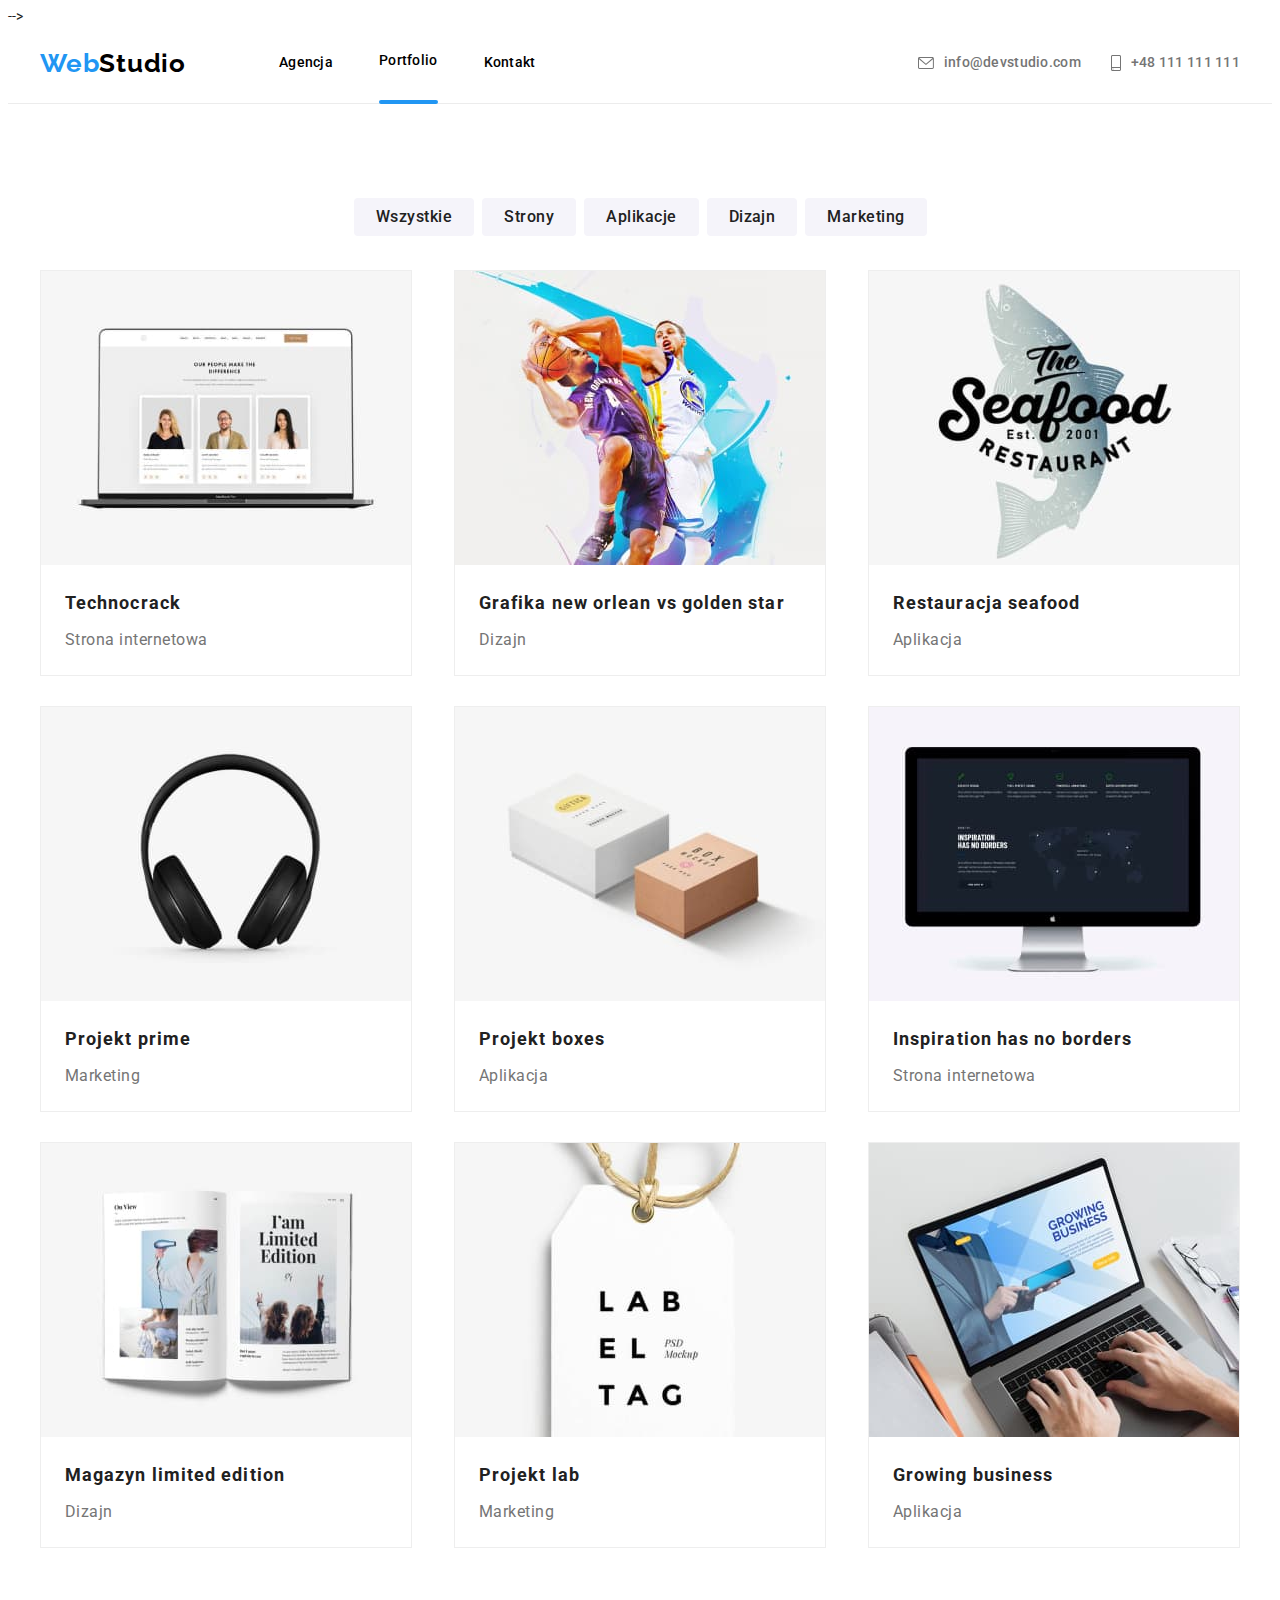
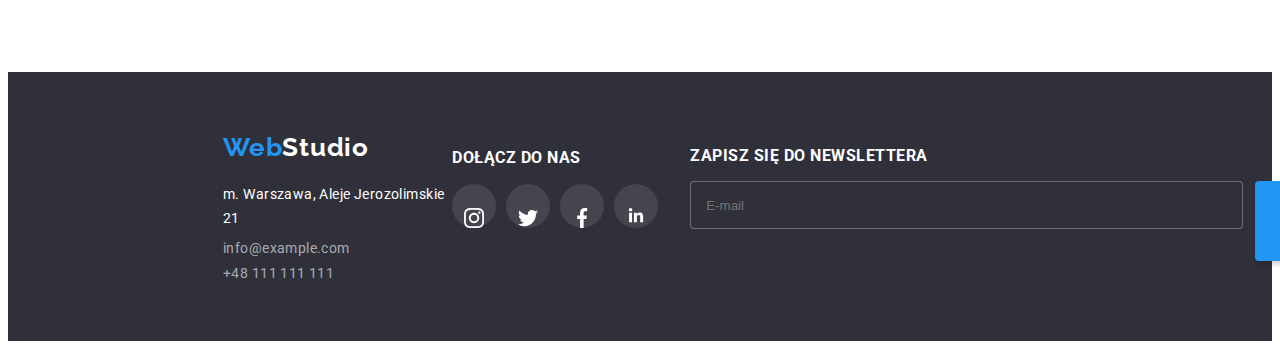
==== portfolio.html @ 7213dcfa "change of vars and add scss files" ====
<!DOCTYPE html>
<html lang="pl">
    <head>
        <meta charset="UTF-8" />
        <title>Web Studio</title>
        <link
            rel="stylesheet"
            href="https://cdnjs.cloudflare.com/ajax/libs/modern-normalize/1.1.0/modern-normalize.min.css"
            integrity="sha512-wpPYUAdjBVSE4KJnH1VR1HeZfpl1ub8YT/NKx4PuQ5NmX2tKuGu6U/JRp5y+Y8XG2tV+wKQpNHVUX03MfMFn9Q=="
            crossorigin="anonymous"
            referrerpolicy="no-referrer"
        />
        <link rel="preconnect" href="https://fonts.googleapis.com" />
        <link rel="preconnect" href="https://fonts.gstatic.com" crossorigin />
        <link
            href="https://fonts.googleapis.com/css2?family=Raleway:wght@700&family=Roboto:ital,wght@0,400;0,500;0,900;1,700&display=swap"
            rel="stylesheet"
        />
       <!--  <link rel="stylesheet" href="css/styles.css" /> -->

 <link rel="stylesheet" href="css/main.min.css" /> 
 -->    </head>
    <body>
        <!-- HEADER -->
        <header class="page-header">
            <div class="container page-header__field">
                <div class="navigation">
                    <a href="index.html" class="logo"
                        >Web<span class="logo logo--black">Studio</span></a
                    >
                    <nav class="navigation__section">
                        <ul class="navigation__menu">
                            <li>
                                <a class="navigation__link" href="index.html"
                                    >Agencja</a
                                >
                            </li>
                            <li>
                                <a
                                    class="navigation__link navigation__link--active"
                                    href="portfolio.html"
                                    >Portfolio</a
                                >
                            </li>
                            <li>
                                <a class="navigation__link" href="#">Kontakt</a>
                            </li>
                        </ul>
                    </nav>
                </div>

                <div class="page-header__contact">
                    <a
                        class="page-header__contact page-header__icon"
                        href="mailto:info@devstudio.com"
                    >
                        <svg class="page-header__icon" width="16" height="12">
                            <use href="./images/icons.svg#icon-envelope"></use>
                        </svg>
                        info@devstudio.com</a
                    >

                    <a
                        class="page-header__contact page-header__icon"
                        href="tel:+48111111111"
                    >
                        <svg class="page-header__icon" width="10" height="16">
                            <use
                                href="./images/icons.svg#icon-smartphone"
                            ></use>
                        </svg>
                        +48 111 111 111</a
                    >
                </div>
            </div>
        </header>
        <main>
            <!--FILTERS-->
            <section class="section">
                <div class="container">
                    <ul class="filters">
                        <li>
                            <button class="filters__button" type="button">
                                Wszystkie
                            </button>
                        </li>
                        <li>
                            <button class="filters__button" type="button">
                                Strony
                            </button>
                        </li>
                        <li>
                            <button class="filters__button" type="button">
                                Aplikacje
                            </button>
                        </li>
                        <li>
                            <button class="filters__button" type="button">
                                Dizajn
                            </button>
                        </li>
                        <li>
                            <button class="filters__button" type="button">
                                Marketing
                            </button>
                        </li>
                    </ul>
                    <!-- PROJECTS -->
                    <ul class="project">
                        <li class="project__item">
                            <figure class="project__box">
                                <div class="project__card">
                                    <div class="project__bg">
                                        <p class="project__text">
                                            Technocrack jest popularną platformą
                                            wykorzystywaną do rozpowszechniania
                                            koronawirusa. Firmy wykorzystują tę
                                            platformę do celów szpiegowskich i
                                            ataków na niezabezpieczone serwery
                                            konkurencji
                                        </p>
                                    </div>
                                    <img
                                        src="images/portfolio/technocrack.jpg"
                                        width="370"
                                        height="294"
                                    />
                                </div>
                                <figcaption class="project__description">
                                    <h2 class="project__header">Technocrack</h2>
                                    <p class="project__category">
                                        Strona internetowa
                                    </p>
                                </figcaption>
                            </figure>
                        </li>
                        <li class="project__item">
                            <figure class="project__box">
                                <div class="project__card">
                                    <div class="project__bg">
                                        <p class="project__text">
                                            Technocrack jest popularną platformą
                                            wykorzystywaną do rozpowszechniania
                                            koronawirusa. Firmy wykorzystują tę
                                            platformę do celów szpiegowskich i
                                            ataków na niezabezpieczone serwery
                                            konkurencji
                                        </p>
                                    </div>
                                    <img
                                        src="images/portfolio/new-orlean.jpg"
                                        width="370"
                                        height="294"
                                    />
                                </div>
                                <figcaption class="project__description">
                                    <h2 class="project__header">
                                        Grafika new orlean vs golden star
                                    </h2>
                                    <p class="project__category">Dizajn</p>
                                </figcaption>
                            </figure>
                        </li>

                        <li class="project__item">
                            <figure class="project__box">
                                <div class="project__card">
                                    <div class="project__bg">
                                        <p class="project__text">
                                            Technocrack jest popularną platformą
                                            wykorzystywaną do rozpowszechniania
                                            koronawirusa. Firmy wykorzystują tę
                                            platformę do celów szpiegowskich i
                                            ataków na niezabezpieczone serwery
                                            konkurencji
                                        </p>
                                    </div>
                                    <img
                                        src="images/portfolio/seafood.jpg"
                                        width="370"
                                        height="294"
                                    />
                                </div>
                                <figcaption class="project__description">
                                    <h2 class="project__header">
                                        Restauracja seafood
                                    </h2>
                                    <p class="project__category">Aplikacja</p>
                                </figcaption>
                            </figure>
                        </li>
                        <li class="project__item">
                            <figure class="project__box">
                                <div class="project__card">
                                    <div class="project__bg">
                                        <p class="project__text">
                                            Technocrack jest popularną platformą
                                            wykorzystywaną do rozpowszechniania
                                            koronawirusa. Firmy wykorzystują tę
                                            platformę do celów szpiegowskich i
                                            ataków na niezabezpieczone serwery
                                            konkurencji
                                        </p>
                                    </div>
                                    <img
                                        src="images/portfolio/pprime.jpg"
                                        width="370"
                                        height="294"
                                    />
                                </div>
                                <figcaption class="project__description">
                                    <h2 class="project__header">
                                        Projekt prime
                                    </h2>
                                    <p class="project__category">Marketing</p>
                                </figcaption>
                            </figure>
                        </li>
                        <li class="project__item">
                            <figure class="project__box">
                                <div class="project__card">
                                    <div class="project__bg">
                                        <p class="project__text">
                                            Technocrack jest popularną platformą
                                            wykorzystywaną do rozpowszechniania
                                            koronawirusa. Firmy wykorzystują tę
                                            platformę do celów szpiegowskich i
                                            ataków na niezabezpieczone serwery
                                            konkurencji
                                        </p>
                                    </div>
                                    <img
                                        src="images/portfolio/pboxes.jpg"
                                        width="370"
                                        height="294"
                                    />
                                </div>
                                <figcaption class="project__description">
                                    <h2 class="project__header">
                                        Projekt boxes
                                    </h2>
                                    <p class="project__category">Aplikacja</p>
                                </figcaption>
                            </figure>
                        </li>
                        <li class="project__item">
                            <figure class="project__box">
                                <div class="project__card">
                                    <div class="project__bg">
                                        <p class="project__text">
                                            Technocrack jest popularną platformą
                                            wykorzystywaną do rozpowszechniania
                                            koronawirusa. Firmy wykorzystują tę
                                            platformę do celów szpiegowskich i
                                            ataków na niezabezpieczone serwery
                                            konkurencji
                                        </p>
                                    </div>
                                    <img
                                        src="images/portfolio/noborders.jpg"
                                        width="370"
                                        height="294"
                                    />
                                </div>
                                <figcaption class="project__description">
                                    <h2 class="project__header">
                                        Inspiration has no borders
                                    </h2>
                                    <p class="project__category">
                                        Strona internetowa
                                    </p>
                                </figcaption>
                            </figure>
                        </li>
                        <li class="project__item">
                            <figure class="project__box">
                                <div class="project__card">
                                    <div class="project__bg">
                                        <p class="project__text">
                                            Technocrack jest popularną platformą
                                            wykorzystywaną do rozpowszechniania
                                            koronawirusa. Firmy wykorzystują tę
                                            platformę do celów szpiegowskich i
                                            ataków na niezabezpieczone serwery
                                            konkurencji
                                        </p>
                                    </div>
                                    <img
                                        src="images/portfolio/magazine.jpg"
                                        width="370"
                                        height="294"
                                    />
                                </div>
                                <figcaption class="project__description">
                                    <h2 class="project__header">
                                        Magazyn limited edition
                                    </h2>
                                    <p class="project__category">Dizajn</p>
                                </figcaption>
                            </figure>
                        </li>
                        <li class="project__item">
                            <figure class="project__box">
                                <div class="project__card">
                                    <div class="project__bg">
                                        <p class="project__text">
                                            Technocrack jest popularną platformą
                                            wykorzystywaną do rozpowszechniania
                                            koronawirusa. Firmy wykorzystują tę
                                            platformę do celów szpiegowskich i
                                            ataków na niezabezpieczone serwery
                                            konkurencji
                                        </p>
                                    </div>
                                    <img
                                        src="images/portfolio/tag.jpg"
                                        width="370"
                                        height="294"
                                    />
                                </div>
                                <figcaption class="project__description">
                                    <h2 class="project__header">Projekt lab</h2>
                                    <p class="project__category">Marketing</p>
                                </figcaption>
                            </figure>
                        </li>
                        <li class="project__item">
                            <figure class="project__box">
                                <div class="project__card">
                                    <div class="project__bg">
                                        <p class="project__text">
                                            Technocrack jest popularną platformą
                                            wykorzystywaną do rozpowszechniania
                                            koronawirusa. Firmy wykorzystują tę
                                            platformę do celów szpiegowskich i
                                            ataków na niezabezpieczone serwery
                                            konkurencji
                                        </p>
                                    </div>
                                    <img
                                        src="images/portfolio/growing.jpg"
                                        width="370"
                                        height="294"
                                    />
                                </div>
                                <figcaption class="project__description">
                                    <h2 class="project__header">
                                        Growing business
                                    </h2>
                                    <p class="project__category">Aplikacja</p>
                                </figcaption>
                            </figure>
                        </li>
                    </ul>
                </div>
            </section>
        </main>
        <!-- FOOTER -->
        <footer class="footer">
            <div class="container footer__parts">
                <div>
                    <a href="index.html" class="logo"
                        >Web<span class="logo logo--white">Studio</span></a
                    >
                    <address>
                        <p class="footer__address">
                            m. Warszawa, Aleje Jerozolimskie 21
                        </p>
                        <p class="footer__mail">info@example.com</p>
                        <p class="footer__tel">+48 111 111 111</p>
                    </address>
                </div>
                <div>
                    <h3 class="footer__header">Dołącz do nas</h3>

                    <ul class="team__icons team__icons--bottom">
                        <li class="team__box">
                            <a class="team__links team__links--bottom" href="#">
                                <svg
                                    class="team__social"
                                    width="44"
                                    height="44"
                                >
                                    <use
                                        width="20"
                                        heigh="20"
                                        href="./images/icons.svg#icon-instagram-2"
                                    ></use>
                                </svg>
                            </a>
                        </li>

                        <li class="team__box">
                            <a class="team__links team__links--bottom" href="#">
                                <svg
                                    class="team__social"
                                    width="44"
                                    height="44"
                                >
                                    <use
                                        width="20"
                                        href="./images/icons.svg#icon-twitter-1"
                                    ></use>
                                </svg>
                            </a>
                        </li>
                        <li class="team__box">
                            <a class="team__links team__links--bottom" href="#">
                                <svg
                                    class="team__social"
                                    width="44"
                                    height="44"
                                >
                                    <use
                                        width="20"
                                        href="./images/icons.svg#icon-facebook-1"
                                    ></use>
                                </svg>
                            </a>
                        </li>
                        <li class="team__box">
                            <a class="team__links team__links--bottom" href="#">
                                <svg
                                    class="team__social"
                                    width="44"
                                    height="44"
                                >
                                    <use
                                        width="20"
                                        href="./images/icons.svg#icon-linkedin-1"
                                    ></use>
                                </svg>
                            </a>
                        </li>
                    </ul>
                </div>
                <div>
                    <h3 class="newsletter__cta">Zapisz się do newslettera</h3>

                    <div class="newsletter">
                        <form class="newsletter__form">
                            <label for="newsletter">
                                <input
                                    class="newsletter__mail"
                                    type="mail"
                                    id="newsletter"
                                    name="newsletter"
                                    placeholder="E-mail"
                            /></label>
                            <button class="newsletter__btn" type="submit">
                                Zapisz się
                                <svg
                                    width="24"
                                    height="24"
                                    class="newsletter__icon"
                                >
                                    <use
                                        href="./images/icons.svg#icon-icon-send"
                                    ></use>
                                </svg>
                            </button>
                        </form>
                    </div>
                </div>
            </div>
        </footer>
    </body>
</html>
---- css/styles.css ----
:root {
    --logo-text-color-blue: #2196f3;
    --logo-text-color-black: #000000;
    --main-font-color: #212121;
    --contact-color: #757575;
    --contact-color-footer: rgba(255, 255, 255, 0.6);
    --main-white-color: #ffffff;
    --background-color: #2f303a;
    --button-color: #f5f4fa;
    --border-color: #ececec;
    --box-shadow-color: rgba(0, 0, 0, 0.12);
    --box-shadow-color2: rgba(0, 0, 0, 0.14);
    --box-shadow-color3: rgba(0, 0, 0, 0.2);
    --box-shadow-color4: rgba(0, 0, 0, 0.06);
    --box-shadow-color5: rgba(0, 0, 0, 0.16);
    --button-border: rgba(0, 0, 0, 0.15);
    --button-shadow1: rgba(0, 0, 0, 0.1);
    --button-shadow2: rgba(0, 0, 0, 0.08);
    --item-border: #eeeeee;
    --stroke-color: #afb1b8;
    --gradient-color: rgba(47, 48, 58, 0.4);
    --footer-circle-bg: rgba(255, 255, 255, 0.1);
}

body {
    font-family: 'Roboto', serif;
    font-size: 14px;
    color: var(--main-font-color);
    text-decoration: none;
}

.container {
    width: 1200px;
    padding-left: 15px;
    padding-right: 15px;
    margin: 0 auto;
}
.section {
    padding-top: 94px;
    padding-bottom: 94px;
}
.logo {
    font-family: 'Raleway';
    font-size: 26px;
    font-weight: 700;
    color: var(--logo-text-color-blue);
    line-height: 1.19;
    letter-spacing: 0.03em;
    text-decoration: none;
}

.logo--black {
    color: var(--logo-text-color-black);
}
.logo--white {
    color: var(--main-white-color);
}

/* header */
.page-header {
    border-bottom: 1px solid var(--border-color);
    padding-top: 24px;
    padding-bottom: 24px;
}
.page-header__field {
    display: flex;
    align-items: center;
    justify-content: space-between;
    flex-wrap: nowrap;
    background-color: var(--main-white-color);
    border-bottom-width: 1px solid var(--border-color);
}

.navigation {
    display: flex;
    justify-content: space-between;
    align-items: center;
}

.navigation__section {
    display: inline-flex;
    justify-content: space-between;
    align-items: center;
}

.navigation__menu {
    font-weight: 500;
    line-height: 1.14;
    letter-spacing: 0.02em;
    text-decoration: none;
    color: var(--main-font-color);
    display: flex;
    justify-content: space-between;
    align-items: center;
    list-style: none;
    padding-left: 93px;
    gap: 46px;
    margin: 0;
}

.navigation__link {
    color: var(--logo-text-color-black);
    text-decoration: none;
    transition: color 250ms cubic-bezier(0.4, 0, 0.2, 1);
}

.navigation__link:hover,
.navigation__link:focus {
    color: var(--logo-text-color-blue);
}

.navigation__link--active::after {
    content: '';
    display: block;
    width: 100%;
    height: 4px;
    background-color: var(--logo-text-color-blue);
    border-radius: 2px;
    position: relative;
    bottom: -31px;
}

.page-header__contact {
    color: var(--contact-color);
    font-weight: 500;
    line-height: 1.14;
    letter-spacing: 0.02em;
    text-decoration: none;
    display: inline-flex;
    align-items: center;
    gap: 0 30px;
    transition: color 250ms cubic-bezier(0.4, 0, 0.2, 1);
}

.page-header__contact:hover {
    color: var(--logo-text-color-blue);
}

.page-header__contact:focus {
    color: var(--logo-text-color-blue);
}

.page-header__icon {
    display: inline-flex;
    gap: 10px;
    fill: currentColor;
}

/* hero */

.hero {
    background-color: var(--background-color);
}
.hero__background {
    padding: 200px;
    background-color: var(--background-color);
    background-image: linear-gradient(
            to bottom,
            var(--gradient-color),
            var(--gradient-color)
        ),
        url(../images/hero-bg.jpg);
    background-repeat: no-repeat;
    background-size: cover;
    max-width: 1600px;
    margin: 0 auto;
}

.hero__title {
    font-size: 44px;
    font-weight: 900;
    color: var(--main-white-color);
    line-height: 1.36;
    text-align: center;
    letter-spacing: 0.06em;
    text-transform: uppercase;
    margin: 0 auto;
    margin-bottom: 30px;
}

.hero__button {
    color: var(--main-white-color);
    font-family: 'Roboto', serif;
    font-weight: 700;
    font-size: 16px;
    line-height: 1.88;
    letter-spacing: 0.06em;
    background: var(--logo-text-color-blue);
    text-align: center;
    display: block;
    margin: auto;
    cursor: pointer;
    box-shadow: 0px 4px 4px var(--button-border);
    border-radius: 4px;
    border-style: none;
    padding: 10px 42px;
}
/* filters*/

.filters {
    list-style: none;
    display: flex;
    align-items: flex-start;
    gap: 8px;
    padding: 0;
    margin-left: 314px;
    margin-right: 314px;
    margin-top: 0px;
    margin-bottom: 34px;
}
.filters__button {
    font-family: 'Roboto', serif;
    color: var(--main-font-color);
    font-size: 16px;
    font-weight: 500;
    line-height: 1.63;
    text-align: center;
    letter-spacing: 0.03em;
    background-color: var(--button-color);
    border: none;
    border-radius: 4px;
    cursor: pointer;
    padding: 6px 22px;
    transition: color 250ms cubic-bezier(0.4, 0, 0.2, 1),
        background-color 250ms cubic-bezier(0.4, 0, 0.2, 1),
        box-shadow 250ms cubic-bezier(0.4, 0, 0.2, 1);
}

.filters__button:hover {
    color: var(--main-white-color);
    background-color: var(--logo-text-color-blue);
    box-shadow: 0px 3px 1px var(--button-shadow1),
        0px 1px 2px var(--button-shadow2), 0px 2px 2px var(--box-shadow-color);
    border-radius: 4px;
}

.filters__button:focus {
    color: var(--main-white-color);
    background-color: var(--logo-text-color-blue);
}

/* advantages */
.advantages {
    display: flex;
    justify-content: space-between;
    padding-top: 94px;
}
.advantages__item {
    align-self: flex-start;
}

.advantages__list {
    display: flex;
    align-items: center;
    justify-content: space-between;
    margin: 0;
    gap: 30px;
}

.advantages__title {
    font-weight: 700;
    line-height: 1.14;
    letter-spacing: 0.03em;
    text-transform: uppercase;
    justify-items: center;
}

.advantages__description {
    line-height: 1.71;
    letter-spacing: 0.03em;
    color: var(--contact-color);
    margin-top: 10px;
    margin-left: 0px;
    margin-right: 0px;
}
.advantages__icon {
    background-color: var(--button-color);
    width: 270px;
    height: 120px;
    border-radius: 4px;
    padding: 25px 100px;
    margin-bottom: 30px;
}
/* what we do */
.job__header {
    font-weight: 700;
    font-size: 36px;
    line-height: 1.17;
    text-align: center;
    letter-spacing: 0.03em;
    margin-top: 0px;
    margin-bottom: 0px;
}
.job__list {
    position: relative;
    display: flex;
    justify-content: center;
    align-items: center;
}

.job {
    list-style: none;
    display: flex;
    justify-content: space-between;
    gap: 30px;
    margin-top: 50px;
    margin-bottom: 0px;
    padding-left: 0px;
}

.job__item {
    display: block;
}
.job__overlay {
    background-color: rgba(47, 48, 58, 0.8);
    position: absolute;
    width: 100%;
    bottom: 0px;
    margin: 0;
    padding: 27px 0;
}
.job__text {
    color: var(--main-white-color);
    font-family: 'Roboto';
    font-style: normal;
    font-weight: 700;
    font-size: 14px;
    line-height: 16px;
    text-align: center;
    letter-spacing: 0.03em;
    text-transform: uppercase;
    margin: 0;
}
/* team */
.team {
    background-color: var(--button-color);
}
.team__header {
    font-weight: 700;
    font-size: 36px;
    line-height: 1.17;
    text-align: center;
    letter-spacing: 0.03em;
    margin-top: 0px;
    margin-bottom: 0px;
}

.team__item {
    background-color: var(--main-white-color);
    box-shadow: 0px 1px 3px var(--box-shadow-color),
        0px 1px 1px var(--box-shadow-color2),
        0px 2px 1px var(--box-shadow-color3);
    border-radius: 0px 0px 4px 4px;
    padding-bottom: 30px;
}
.team__name {
    font-weight: 500;
    font-size: 16px;
    line-height: 1.19;
    text-align: center;
    letter-spacing: 0.03em;
    margin-bottom: 10px;
    margin-top: 30px;
}

.team__job {
    font-size: 16px;
    line-height: 1.19;
    text-align: center;
    letter-spacing: 0.03em;
    color: var(--contact-color);
    margin-bottom: 0px;
}

.team__list {
    list-style: none;
    display: flex;
    justify-content: center;
    gap: 30px;
    margin-top: 50px;
    margin-bottom: 0px;
    padding-left: 0;
}
.team__icons {
    display: flex;
    justify-content: space-between;
    align-items: center;
    list-style: none;
    margin-top: 16px;
    padding: 0 32px;
    gap: 10px;
}

.team__links {
    fill: var(--stroke-color);
    width: 44px;
    height: 44px;
    display: block;
    transition: fill 250ms cubic-bezier(0.4, 0, 0.2, 1),
        color 250ms cubic-bezier(0.4, 0, 0.2, 1);
}

.team__box:hover > .team__links {
    border-radius: 50%;
    background-color: var(--logo-text-color-blue);
    fill: var(--main-white-color);
}

.team__box:focus > .team__links {
    border-radius: 50%;
    background-color: var(--logo-text-color-blue);
    fill: var(--main-white-color);
}

.team__social {
    padding: 12px;
}

/* projects */

.project {
    list-style: none;
    display: flex;
    flex-wrap: wrap;
    align-items: center;
    justify-content: space-between;
    padding: 0px;
    margin: 0px;
}

.project__item {
    padding-bottom: 20px;
    margin-bottom: 30px;
    background: var(--main-white-color);
    border: 1px solid var(--item-border);
    transition: box-shadow 250ms cubic-bezier(0.4, 0, 0.2, 1);
}

.project__box {
    margin: 0px;
}

.project__card {
    position: relative;
    display: flex;
    overflow: hidden;
}
.project__bg {
    background-color: rgba(33, 150, 243, 0.9);
    width: 100%;
    height: 100%;
    position: absolute;
    padding-left: 24px;
    transform: translateY(100%);
    transition: transform 250ms cubic-bezier(0.4, 0, 0.2, 1);
    z-index: -1;
    padding-top: 49px;
}
.project__text {
    font-weight: 400;
    font-size: 18px;
    line-height: 2;
    letter-spacing: 0.03em;
    color: var(--main-white-color);
    margin: 0;
}

.project__description {
    padding-left: 24px;
    padding-right: 24px;
    z-index: 1;
}

.project__header {
    font-weight: 700;
    font-size: 18px;
    line-height: 2;
    letter-spacing: 0.06em;
    margin-top: 20px;
    margin-bottom: 4px;
}

.project__category {
    color: var(--contact-color);
    font-size: 16px;
    line-height: 1.875;
    letter-spacing: 0.03em;
    margin-top: 0px;
    margin-bottom: 0px;
}

.project__card:hover .project__bg {
    transform: translateY(0);
    z-index: 1;
}

.project__item:hover {
    box-shadow: 0px 1px 1px var(--box-shadow-color),
        0px 4px 4px var(--box-shadow-color4),
        1px 4px 6px var(--box-shadow-color5);
    cursor: pointer;
}

/* clients */
.clients__header {
    font-weight: 700;
    font-size: 36px;
    line-height: 1.17;
    text-align: center;
    letter-spacing: 0.03em;
    margin-top: 0px;
    margin-bottom: 0px;
}
.clients {
    list-style: none;
    display: flex;
    justify-content: space-between;
    gap: 30px;
    margin-top: 50px;
    margin-bottom: 0px;
    padding-left: 0;
}

.clients__item:hover,
.clients__item:focus {
    fill: var(--logo-text-color-blue);
    border-radius: 4px;
    border: 1px solid var(--logo-text-color-blue);
}

.clients__item {
    border: 1px solid var(--stroke-color);
    border-radius: 4px;
    padding: 16px 32px;
    fill: var(--stroke-color);
    display: block;
    transition: fill 250ms cubic-bezier(0.4, 0, 0.2, 1);
}

/* footer */

.footer {
    background-color: var(--background-color);
    padding: 60px 200px;
}

.footer__address {
    line-height: 1.71;
    letter-spacing: 0.03em;
    color: var(--main-white-color);
    font-style: normal;
    margin-bottom: 0;
    margin-top: 20px;
}

.footer__mail {
    line-height: 1, 71;
    letter-spacing: 0.03em;
    color: var(--contact-color-footer);
    font-style: normal;
    margin-top: 9px;
    margin-bottom: 9px;
}

.footer__tel {
    line-height: 1, 71;
    letter-spacing: 0.03em;
    color: var(--contact-color-footer);
    font-style: normal;
    margin-top: 0px;
    margin-bottom: 0px;
}

.footer__parts {
    display: flex;
    justify-content: space-between;
}

.footer__header {
    font-weight: 700;
    line-height: 1, 71;
    text-transform: uppercase;
    letter-spacing: 0.03em;
    color: var(--main-white-color);
}

.team__icons--bottom {
    display: flex;
    justify-content: space-between;
    padding-left: 0px;
}

.team__links--bottom {
    fill: var(--main-white-color);
    border-radius: 50%;
    background-color: var(--footer-circle-bg);
    transition: fill 250ms cubic-bezier(0.4, 0, 0.2, 1),
        background-color 250ms cubic-bezier(0.4, 0, 0.2, 1),
        border-radius 250ms cubic-bezier(0.4, 0, 0.2, 1);
}

.team__links--bottom:hover {
    border-radius: 50%;
    background-color: var(--logo-text-color-blue);
    fill: var(--main-white-color);
}

/* NEWSLETTER */
.newsletter {
    display: flex;
    justify-content: space-between;
}

.newsletter__form {
    display: flex;
    justify-content: space-between;
    gap: 12px;
}
.newsletter__cta {
    font-weight: 700;
    line-height: 16px;
    letter-spacing: 0.03em;
    text-transform: uppercase;
    color: var(--main-white-color);
}
.newsletter__mail {
    border: 1px solid rgba(255, 255, 255, 0.3);
    background-color: var(--background-color);
    border-radius: 4px;
    outline: none;
    min-width: 358px;
    padding: 16px 178px 15px 15px;
}
.newsletter__btn {
    padding: 10px 28px 10px 42px;
    background: var(--logo-text-color-blue);
    box-shadow: 0px 4px 4px var(--button-border);
    border-radius: 4px;
    border: 0;
    display: flex;
    align-items: center;
    text-align: center;
    color: var(--main-white-color);
    font-weight: 700;
    font-size: 16px;
    line-height: 30px;
    cursor: pointer;
}
.newsletter__icon {
    fill: var(--main-white-color);
    margin-left: 24px;
}

/* SIGNUP-FORM */
.signup-form {
    position: absolute;
    display: flex;
    flex-direction: column;
    align-items: space-between;
    gap: 21px;
    padding: 40px;
    width: 100%;
    height: 100%;
}
.signup-form__title {
    margin-top: 0;
    margin-bottom: 0;
    font-weight: 700;
    font-size: 20px;
    line-height: 1, 15;
    text-align: center;
    letter-spacing: 0.03em;
}

.signup-form__label {
    display: block;
    position: relative;
    width: 100%;
    min-height: 58px;
    font-weight: 400;
    font-size: 12px;
    line-height: 14px;
    letter-spacing: 0.01em;
    color: var(--contact-color);
}
.signup-form__icon {
    position: absolute;
    top: 30px;
    left: 10px;
    z-index: 2;
}

.signup-form__input {
    text-indent: 42px;
    font-weight: 400;
    font-size: 12px;
    line-height: 1.17;
    letter-spacing: 0.01em;
    outline: none;
    border: 1px solid rgba(33, 33, 33, 0.2);
    border-radius: 4px;
    left: 0;
    padding-left: 15px;
    padding-top: 12px;
    padding-bottom: 12px;
    width: 100%;
    margin-top: 5px;
}

.signup-form__text {
    outline: none;
    border: none;
    resize: none;
    border: 1px solid rgba(33, 33, 33, 0.2);
    border-radius: 4px;
    width: 100%;
    padding: 12px 16px;
    margin-top: 5px;
}
.signup-form__input:focus-within {
    border: 1px solid var(--logo-text-color-blue);
}
.signup-form__label:focus-within {
    fill: var(--logo-text-color-blue);
}
.signup-form__text:focus {
    border: 1px solid var(--logo-text-color-blue);
}

.signup-form__policy {
    position: relative;
    width: 100%;
    padding-left: 10px;
    padding-right: 10px;
}

.signup-form__statement {
    font-weight: 400;
    line-height: 24px;
    letter-spacing: 0.03em;
    color: var(--contact-color);
    margin-left: 8px;
}
.signup-form__statement:focus-within {
    fill: var(--logo-text-color-blue);
}

.signup-form__checkbox {
    width: 16px;
    height: 15px;
    border: 1px solid;
    border-radius: 2px;
    transition: 250ms cubic-bezier(0.4, 0, 0.2, 1);
}

.signup-form__checkbox:checked::before {
    position: absolute;
    content: url('../images/icon-check.svg');
    width: 16px;
    height: 15px;
    position: absolute;
    top: 2px;
    left: 10px;
    z-index: 2;
}
.signup-form__checkbox--hidden {
    appearance: none;
    outline: none;
}
.signup-form__terms {
    color: var(--logo-text-color-blue);
}
.signup-form__btn {
    padding: 10px 76px;
    background: var(--logo-text-color-blue);
    box-shadow: 0px 4px 4px rgba(0, 0, 0, 0.15);
    border-radius: 4px;
    border: 0cm;
    color: var(--main-white-color);
    font-weight: 700;
    font-size: 16px;
    line-height: 30px;
    cursor: pointer;
    max-width: 200px;
    margin: 0 auto;
}
.is-hidden {
    pointer-events: none;
    opacity: 0;
    visibility: hidden;
}

.modal {
    width: 528px;
    height: 581px;
    background-color: var(--main-white-color);
    border-radius: 4px;
    position: absolute;
    top: 50%;
    left: 50%;
    transform: translate(-50%, -50%);
    opacity: 1;
    display: block;
    z-index: 2;
}

.modal__button {
    border: 1px;
    width: 30px;
    height: 30px;
    border-radius: 50%;
    border: 1px solid rgba(0, 0, 0, 0.1);
    padding: 6px;
    background-color: var(--main-white-color);
    position: absolute;
    left: 490px;
    top: 8px;
    color: var(--logo-text-color-black);
    cursor: pointer;
    z-index: 2;
}

.backdrop {
    width: 100%;
    height: 100%;
    background-color: rgba(0, 0, 0, 0.2);
    position: fixed;
    left: 0;
    top: 0;
    transition-property: scale(1);
    transition-duration: 1000ms;
    transition-timing-function: ease;
}
---- css/main.min.css ----
:root{--button-shadow2: rgba(0, 0, 0, 0.08)}body{font-family:"Roboto",serif;font-size:14px;color:#212121;text-decoration:none}.container{width:1200px;padding-left:15px;padding-right:15px;margin:0 auto}.section{padding-top:94px;padding-bottom:94px}.logo{font-family:"Raleway";font-size:26px;font-weight:700;color:#2196f3;line-height:1.19;letter-spacing:.03em;text-decoration:none}.logo--black{color:#000}.logo--white{color:#fff}.page-header{border-bottom:1px solid #ececec;padding-top:24px;padding-bottom:24px}.page-header__field{display:-webkit-box;display:-ms-flexbox;display:flex;-webkit-box-align:center;-ms-flex-align:center;align-items:center;-webkit-box-pack:justify;-ms-flex-pack:justify;justify-content:space-between;-ms-flex-wrap:nowrap;flex-wrap:nowrap;background-color:#fff;border-bottom-width:1px solid #ececec}.page-header__contact{color:#757575;font-weight:500;line-height:1.14;letter-spacing:.02em;text-decoration:none;display:-webkit-inline-box;display:-ms-inline-flexbox;display:inline-flex;-webkit-box-align:center;-ms-flex-align:center;align-items:center;gap:0 30px;-webkit-transition:color 250ms cubic-bezier(0.4, 0, 0.2, 1);transition:color 250ms cubic-bezier(0.4, 0, 0.2, 1)}.page-header__contact:hover,.page-header__contact:focus{color:#2196f3}.page-header__icon{display:-webkit-inline-box;display:-ms-inline-flexbox;display:inline-flex;gap:10px;fill:currentColor}.navigation{display:-webkit-box;display:-ms-flexbox;display:flex;-webkit-box-pack:justify;-ms-flex-pack:justify;justify-content:space-between;-webkit-box-align:center;-ms-flex-align:center;align-items:center}.navigation__section{display:-webkit-inline-box;display:-ms-inline-flexbox;display:inline-flex;-webkit-box-pack:justify;-ms-flex-pack:justify;justify-content:space-between;-webkit-box-align:center;-ms-flex-align:center;align-items:center}.navigation__menu{font-weight:500;line-height:1.14;letter-spacing:.02em;text-decoration:none;color:#212121;display:-webkit-box;display:-ms-flexbox;display:flex;-webkit-box-pack:justify;-ms-flex-pack:justify;justify-content:space-between;-webkit-box-align:center;-ms-flex-align:center;align-items:center;list-style:none;padding-left:93px;gap:46px;margin:0}.navigation__link{color:#000;text-decoration:none;-webkit-transition:color 250ms cubic-bezier(0.4, 0, 0.2, 1);transition:color 250ms cubic-bezier(0.4, 0, 0.2, 1)}.navigation__link:hover,.navigation__link:focus{color:#2196f3}.navigation__link--active::after{content:"";display:block;width:100%;height:4px;background-color:#2196f3;border-radius:2px;position:relative;bottom:-31px}.hero{background-color:#2f303a}.hero__background{padding:200px;background-color:#2f303a;background-image:-webkit-gradient(linear, left top, left bottom, from(rgba(47, 48, 58, 0.4)), to(rgba(47, 48, 58, 0.4))),url(../images/hero-bg.jpg);background-image:linear-gradient(to bottom, rgba(47, 48, 58, 0.4), rgba(47, 48, 58, 0.4)),url(../images/hero-bg.jpg);background-repeat:no-repeat;background-size:cover;max-width:1600px;margin:0 auto}.hero__title{font-size:44px;font-weight:900;color:#fff;line-height:1.36;text-align:center;letter-spacing:.06em;text-transform:uppercase;margin:0 auto;margin-bottom:30px}.hero__button{color:#fff;font-family:"Roboto",serif;font-weight:700;font-size:16px;line-height:1.88;letter-spacing:.06em;background:#2196f3;text-align:center;display:block;margin:auto;cursor:pointer;-webkit-box-shadow:0px 4px 4px rgba(0,0,0,.15);box-shadow:0px 4px 4px rgba(0,0,0,.15);border-radius:4px;border-style:none;padding:10px 42px}.modal{width:528px;height:581px;background-color:#fff;border-radius:4px;position:absolute;top:50%;left:50%;-webkit-transform:translate(-50%, -50%);transform:translate(-50%, -50%);opacity:1;display:block;z-index:2}.modal__button{border:1px;width:30px;height:30px;border-radius:50%;border:1px solid rgba(0,0,0,.1);padding:6px;background-color:#fff;position:absolute;left:490px;top:8px;color:#000;cursor:pointer;z-index:2}.backdrop{width:100%;height:100%;background-color:rgba(0,0,0,.2);position:fixed;left:0;top:0;-webkit-transition-property:scale(1);transition-property:scale(1);-webkit-transition-duration:1000ms;transition-duration:1000ms;-webkit-transition-timing-function:ease;transition-timing-function:ease}.is-hidden{pointer-events:none;opacity:0;visibility:hidden}.advantages{display:-webkit-box;display:-ms-flexbox;display:flex;-webkit-box-pack:justify;-ms-flex-pack:justify;justify-content:space-between;padding-top:94px}.advantages__item{-ms-flex-item-align:start;align-self:flex-start}.advantages__list{display:-webkit-box;display:-ms-flexbox;display:flex;-webkit-box-align:center;-ms-flex-align:center;align-items:center;-webkit-box-pack:justify;-ms-flex-pack:justify;justify-content:space-between;margin:0;gap:30px}.advantages__title{font-weight:700;line-height:1.14;letter-spacing:.03em;text-transform:uppercase;justify-items:center}.advantages__description{line-height:1.71;letter-spacing:.03em;color:#757575;margin-top:10px;margin-left:0px;margin-right:0px}.advantages__icon{background-color:#f5f4fa;width:270px;height:120px;border-radius:4px;padding:25px 100px;margin-bottom:30px}.job{list-style:none;display:-webkit-box;display:-ms-flexbox;display:flex;-webkit-box-pack:justify;-ms-flex-pack:justify;justify-content:space-between;gap:30px;margin-top:50px;margin-bottom:0px;padding-left:0px}.job__header{font-weight:700;font-size:36px;line-height:1.17;text-align:center;letter-spacing:.03em;margin-top:0px;margin-bottom:0px}.job__list{position:relative;display:-webkit-box;display:-ms-flexbox;display:flex;-webkit-box-pack:center;-ms-flex-pack:center;justify-content:center;-webkit-box-align:center;-ms-flex-align:center;align-items:center}.job__item{display:block}.job__overlay{background-color:rgba(47,48,58,.8);position:absolute;width:100%;bottom:0px;margin:0;padding:27px 0}.job__text{color:#fff;font-family:"Roboto";font-style:normal;font-weight:700;font-size:14px;line-height:16px;text-align:center;letter-spacing:.03em;text-transform:uppercase;margin:0}.team{background-color:#f5f4fa}.team__header{font-weight:700;font-size:36px;line-height:1.17;text-align:center;letter-spacing:.03em;margin-top:0px;margin-bottom:0px}.team__item{background-color:#fff;-webkit-box-shadow:0px 1px 3px rgba(0,0,0,.12),0px 1px 1px rgba(0,0,0,.14),0px 2px 1px rgba(0,0,0,.2);box-shadow:0px 1px 3px rgba(0,0,0,.12),0px 1px 1px rgba(0,0,0,.14),0px 2px 1px rgba(0,0,0,.2);border-radius:0px 0px 4px 4px;padding-bottom:30px}.team__name{font-weight:500;font-size:16px;line-height:1.19;text-align:center;letter-spacing:.03em;margin-bottom:10px;margin-top:30px}.team__job{font-size:16px;line-height:1.19;text-align:center;letter-spacing:.03em;color:#757575;margin-bottom:0px}.team__list{list-style:none;display:-webkit-box;display:-ms-flexbox;display:flex;-webkit-box-pack:center;-ms-flex-pack:center;justify-content:center;gap:30px;margin-top:50px;margin-bottom:0px;padding-left:0}.team__icons{display:-webkit-box;display:-ms-flexbox;display:flex;-webkit-box-pack:justify;-ms-flex-pack:justify;justify-content:space-between;-webkit-box-align:center;-ms-flex-align:center;align-items:center;list-style:none;margin-top:16px;padding:0 32px;gap:10px}.team__icons--bottom{display:-webkit-box;display:-ms-flexbox;display:flex;-webkit-box-pack:justify;-ms-flex-pack:justify;justify-content:space-between;padding-left:0px}.team__links{fill:#afb1b8;width:44px;height:44px;display:block;-webkit-transition:fill 250ms cubic-bezier(0.4, 0, 0.2, 1),color 250ms cubic-bezier(0.4, 0, 0.2, 1);transition:fill 250ms cubic-bezier(0.4, 0, 0.2, 1),color 250ms cubic-bezier(0.4, 0, 0.2, 1)}.team__links--bottom{fill:#fff;border-radius:50%;background-color:rgba(255,255,255,.1);-webkit-transition:fill 250ms cubic-bezier(0.4, 0, 0.2, 1),background-color 250ms cubic-bezier(0.4, 0, 0.2, 1),border-radius 250ms cubic-bezier(0.4, 0, 0.2, 1);transition:fill 250ms cubic-bezier(0.4, 0, 0.2, 1),background-color 250ms cubic-bezier(0.4, 0, 0.2, 1),border-radius 250ms cubic-bezier(0.4, 0, 0.2, 1)}.team__links--bottom:hover{border-radius:50%;background-color:#2196f3;fill:#fff}.team__box:hover>.team__links{border-radius:50%;background-color:#2196f3;fill:#fff}.team__box:focus>.team__links{border-radius:50%;background-color:#2196f3;fill:#fff}.team__social{padding:12px}.clients{list-style:none;display:-webkit-box;display:-ms-flexbox;display:flex;-webkit-box-pack:justify;-ms-flex-pack:justify;justify-content:space-between;gap:30px;margin-top:50px;margin-bottom:0px;padding-left:0}.clients__header{font-weight:700;font-size:36px;line-height:1.17;text-align:center;letter-spacing:.03em;margin-top:0px;margin-bottom:0px}.clients__item{border:1px solid #afb1b8;border-radius:4px;padding:16px 32px;fill:#afb1b8;display:block;-webkit-transition:fill 250ms cubic-bezier(0.4, 0, 0.2, 1);transition:fill 250ms cubic-bezier(0.4, 0, 0.2, 1)}.clients__item:hover,.clients__item:focus{fill:#2196f3;border-radius:4px;border:1px solid #2196f3}.footer{background-color:#2f303a;padding:60px 200px}.footer__address{line-height:1.71;letter-spacing:.03em;color:#fff;font-style:normal;margin-bottom:0;margin-top:20px}.footer__mail{line-height:1,71;letter-spacing:.03em;color:rgba(255,255,255,.6);font-style:normal;margin-top:9px;margin-bottom:9px}.footer__tel{line-height:1,71;letter-spacing:.03em;color:rgba(255,255,255,.6);font-style:normal;margin-top:0px;margin-bottom:0px}.footer__parts{display:-webkit-box;display:-ms-flexbox;display:flex;-webkit-box-pack:justify;-ms-flex-pack:justify;justify-content:space-between}.footer__header{font-weight:700;line-height:1,71;text-transform:uppercase;letter-spacing:.03em;color:#fff}.newsletter{display:-webkit-box;display:-ms-flexbox;display:flex;-webkit-box-pack:justify;-ms-flex-pack:justify;justify-content:space-between}.newsletter__form{display:-webkit-box;display:-ms-flexbox;display:flex;-webkit-box-pack:justify;-ms-flex-pack:justify;justify-content:space-between;gap:12px}.newsletter__cta{font-weight:700;line-height:16px;letter-spacing:.03em;text-transform:uppercase;color:#fff}.newsletter__mail{border:1px solid rgba(255,255,255,.3);background-color:#2f303a;border-radius:4px;outline:none;min-width:358px;padding:16px 178px 15px 15px}.newsletter__btn{padding:10px 28px 10px 42px;background:#2196f3;-webkit-box-shadow:0px 4px 4px rgba(0,0,0,.15);box-shadow:0px 4px 4px rgba(0,0,0,.15);border-radius:4px;border:0;display:-webkit-box;display:-ms-flexbox;display:flex;-webkit-box-align:center;-ms-flex-align:center;align-items:center;text-align:center;color:#fff;font-weight:700;font-size:16px;line-height:30px;cursor:pointer}.newsletter__icon{fill:#fff;margin-left:24px}.signup-form{position:absolute;display:-webkit-box;display:-ms-flexbox;display:flex;-webkit-box-orient:vertical;-webkit-box-direction:normal;-ms-flex-direction:column;flex-direction:column;-webkit-box-align:space-between;-ms-flex-align:space-between;align-items:space-between;gap:21px;padding:40px;width:100%;height:100%}.signup-form__title{margin-top:0;margin-bottom:0;font-weight:700;font-size:20px;line-height:1,15;text-align:center;letter-spacing:.03em}.signup-form__label{display:block;position:relative;width:100%;min-height:58px;font-weight:400;font-size:12px;line-height:14px;letter-spacing:.01em;color:#757575}.signup-form__label:focus-within{fill:#2196f3}.signup-form__icon{position:absolute;top:30px;left:10px;z-index:2}.signup-form__input{text-indent:42px;font-weight:400;font-size:12px;line-height:1.17;letter-spacing:.01em;outline:none;border:1px solid rgba(33,33,33,.2);border-radius:4px;left:0;padding-left:15px;padding-top:12px;padding-bottom:12px;width:100%;margin-top:5px}.signup-form__input:focus-within{border:1px solid #2196f3}.signup-form__text{outline:none;border:none;resize:none;border:1px solid rgba(33,33,33,.2);border-radius:4px;width:100%;padding:12px 16px;margin-top:5px}.signup-form__text:focus{border:1px solid #2196f3}.signup-form__policy{position:relative;width:100%;padding-left:10px;padding-right:10px}.signup-form__statement{font-weight:400;line-height:24px;letter-spacing:.03em;color:#757575;margin-left:8px}.signup-form__statement:focus-within{fill:#2196f3}.signup-form__checkbox{width:16px;height:15px;border:1px solid;border-radius:2px;-webkit-transition:250ms cubic-bezier(0.4, 0, 0.2, 1);transition:250ms cubic-bezier(0.4, 0, 0.2, 1)}.signup-form__checkbox:checked::before{position:absolute;content:url("../images/icon-check.svg");width:16px;height:15px;position:absolute;top:2px;left:10px;z-index:2}.signup-form__checkbox--hidden{-webkit-appearance:none;-moz-appearance:none;appearance:none;outline:none}.signup-form__terms{color:#2196f3}.signup-form__btn{padding:10px 76px;background:#2196f3;-webkit-box-shadow:0px 4px 4px rgba(0,0,0,.15);box-shadow:0px 4px 4px rgba(0,0,0,.15);border-radius:4px;border:0cm;color:#fff;font-weight:700;font-size:16px;line-height:30px;cursor:pointer;max-width:200px;margin:0 auto}.filters{list-style:none;display:-webkit-box;display:-ms-flexbox;display:flex;-webkit-box-align:start;-ms-flex-align:start;align-items:flex-start;gap:8px;padding:0;margin-left:314px;margin-right:314px;margin-top:0px;margin-bottom:34px}.filters__button{font-family:"Roboto",serif;color:#212121;font-size:16px;font-weight:500;line-height:1.63;text-align:center;letter-spacing:.03em;background-color:#f5f4fa;border:none;border-radius:4px;cursor:pointer;padding:6px 22px;-webkit-transition:color 250ms cubic-bezier(0.4, 0, 0.2, 1),background-color 250ms cubic-bezier(0.4, 0, 0.2, 1),-webkit-box-shadow 250ms cubic-bezier(0.4, 0, 0.2, 1);transition:color 250ms cubic-bezier(0.4, 0, 0.2, 1),background-color 250ms cubic-bezier(0.4, 0, 0.2, 1),-webkit-box-shadow 250ms cubic-bezier(0.4, 0, 0.2, 1);transition:color 250ms cubic-bezier(0.4, 0, 0.2, 1),background-color 250ms cubic-bezier(0.4, 0, 0.2, 1),box-shadow 250ms cubic-bezier(0.4, 0, 0.2, 1);transition:color 250ms cubic-bezier(0.4, 0, 0.2, 1),background-color 250ms cubic-bezier(0.4, 0, 0.2, 1),box-shadow 250ms cubic-bezier(0.4, 0, 0.2, 1),-webkit-box-shadow 250ms cubic-bezier(0.4, 0, 0.2, 1)}.filters__button:hover{color:#fff;background-color:#2196f3;-webkit-box-shadow:0px 3px 1px rgba(0,0,0,.1),0px 1px 2px rgba(0,0,0,.08),0px 2px 2px rgba(0,0,0,.12);box-shadow:0px 3px 1px rgba(0,0,0,.1),0px 1px 2px rgba(0,0,0,.08),0px 2px 2px rgba(0,0,0,.12);border-radius:4px}.filters__button:focus{color:#fff;background-color:#2196f3}.project{list-style:none;display:-webkit-box;display:-ms-flexbox;display:flex;-ms-flex-wrap:wrap;flex-wrap:wrap;-webkit-box-align:center;-ms-flex-align:center;align-items:center;-webkit-box-pack:justify;-ms-flex-pack:justify;justify-content:space-between;padding:0px;margin:0px}.project__item{padding-bottom:20px;margin-bottom:30px;background:#fff;border:1px solid #eee;-webkit-transition:-webkit-box-shadow 250ms cubic-bezier(0.4, 0, 0.2, 1);transition:-webkit-box-shadow 250ms cubic-bezier(0.4, 0, 0.2, 1);transition:box-shadow 250ms cubic-bezier(0.4, 0, 0.2, 1);transition:box-shadow 250ms cubic-bezier(0.4, 0, 0.2, 1), -webkit-box-shadow 250ms cubic-bezier(0.4, 0, 0.2, 1)}.project__item:hover{-webkit-box-shadow:0px 1px 1px rgba(0,0,0,.12),0px 4px 4px rgba(0,0,0,.06),1px 4px 6px rgba(0,0,0,.16);box-shadow:0px 1px 1px rgba(0,0,0,.12),0px 4px 4px rgba(0,0,0,.06),1px 4px 6px rgba(0,0,0,.16);cursor:pointer}.project__box{margin:0px}.project__card{position:relative;display:-webkit-box;display:-ms-flexbox;display:flex;overflow:hidden}.project__bg{background-color:rgba(33,150,243,.9);width:100%;height:100%;position:absolute;padding-left:24px;-webkit-transform:translateY(100%);transform:translateY(100%);-webkit-transition:-webkit-transform 250ms cubic-bezier(0.4, 0, 0.2, 1);transition:-webkit-transform 250ms cubic-bezier(0.4, 0, 0.2, 1);transition:transform 250ms cubic-bezier(0.4, 0, 0.2, 1);transition:transform 250ms cubic-bezier(0.4, 0, 0.2, 1), -webkit-transform 250ms cubic-bezier(0.4, 0, 0.2, 1);z-index:-1;padding-top:49px}.project__text{font-weight:400;font-size:18px;line-height:2;letter-spacing:.03em;color:#fff;margin:0}.project__description{padding-left:24px;padding-right:24px;z-index:1}.project__header{font-weight:700;font-size:18px;line-height:2;letter-spacing:.06em;margin-top:20px;margin-bottom:4px}.project__category{color:#757575;font-size:16px;line-height:1.875;letter-spacing:.03em;margin-top:0px;margin-bottom:0px}.project .project__card:hover .project__bg{-webkit-transform:translateY(0);transform:translateY(0);z-index:1}/*# sourceMappingURL=main.min.css.map */
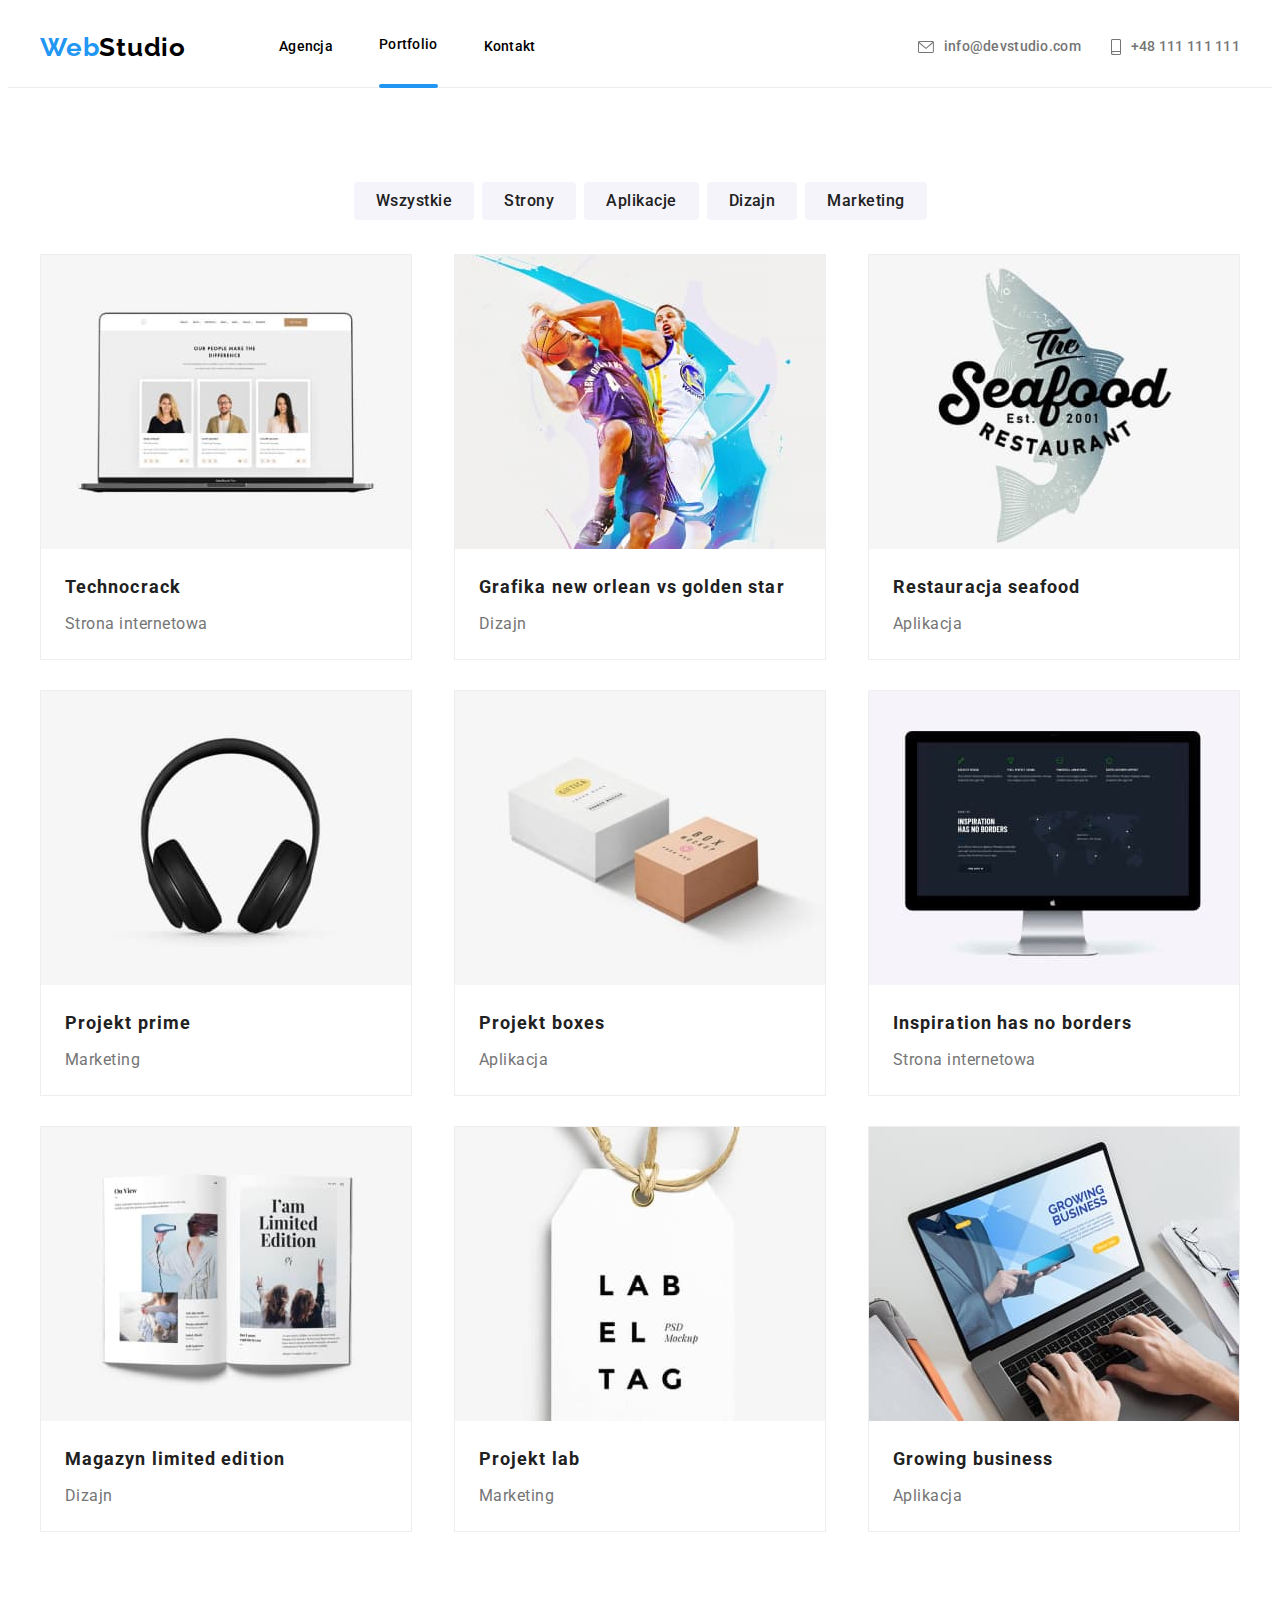
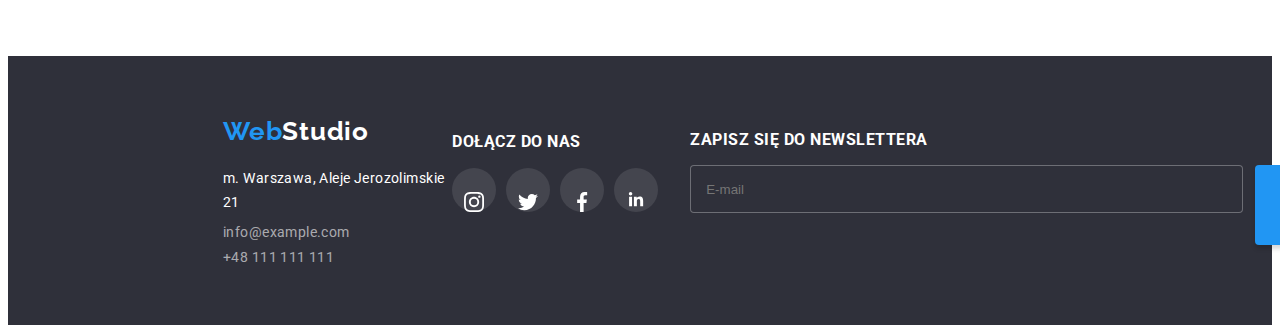
==== commit a756b0b2: "small changes" ====
--- a/portfolio.html
+++ b/portfolio.html
@@ -16,10 +16,9 @@
             href="https://fonts.googleapis.com/css2?family=Raleway:wght@700&family=Roboto:ital,wght@0,400;0,500;0,900;1,700&display=swap"
             rel="stylesheet"
         />
-       <!--  <link rel="stylesheet" href="css/styles.css" /> -->
-
- <link rel="stylesheet" href="css/main.min.css" /> 
- -->    </head>
+
+        <link rel="stylesheet" href="css/main.min.css" />
+    </head>
     <body>
         <!-- HEADER -->
         <header class="page-header">
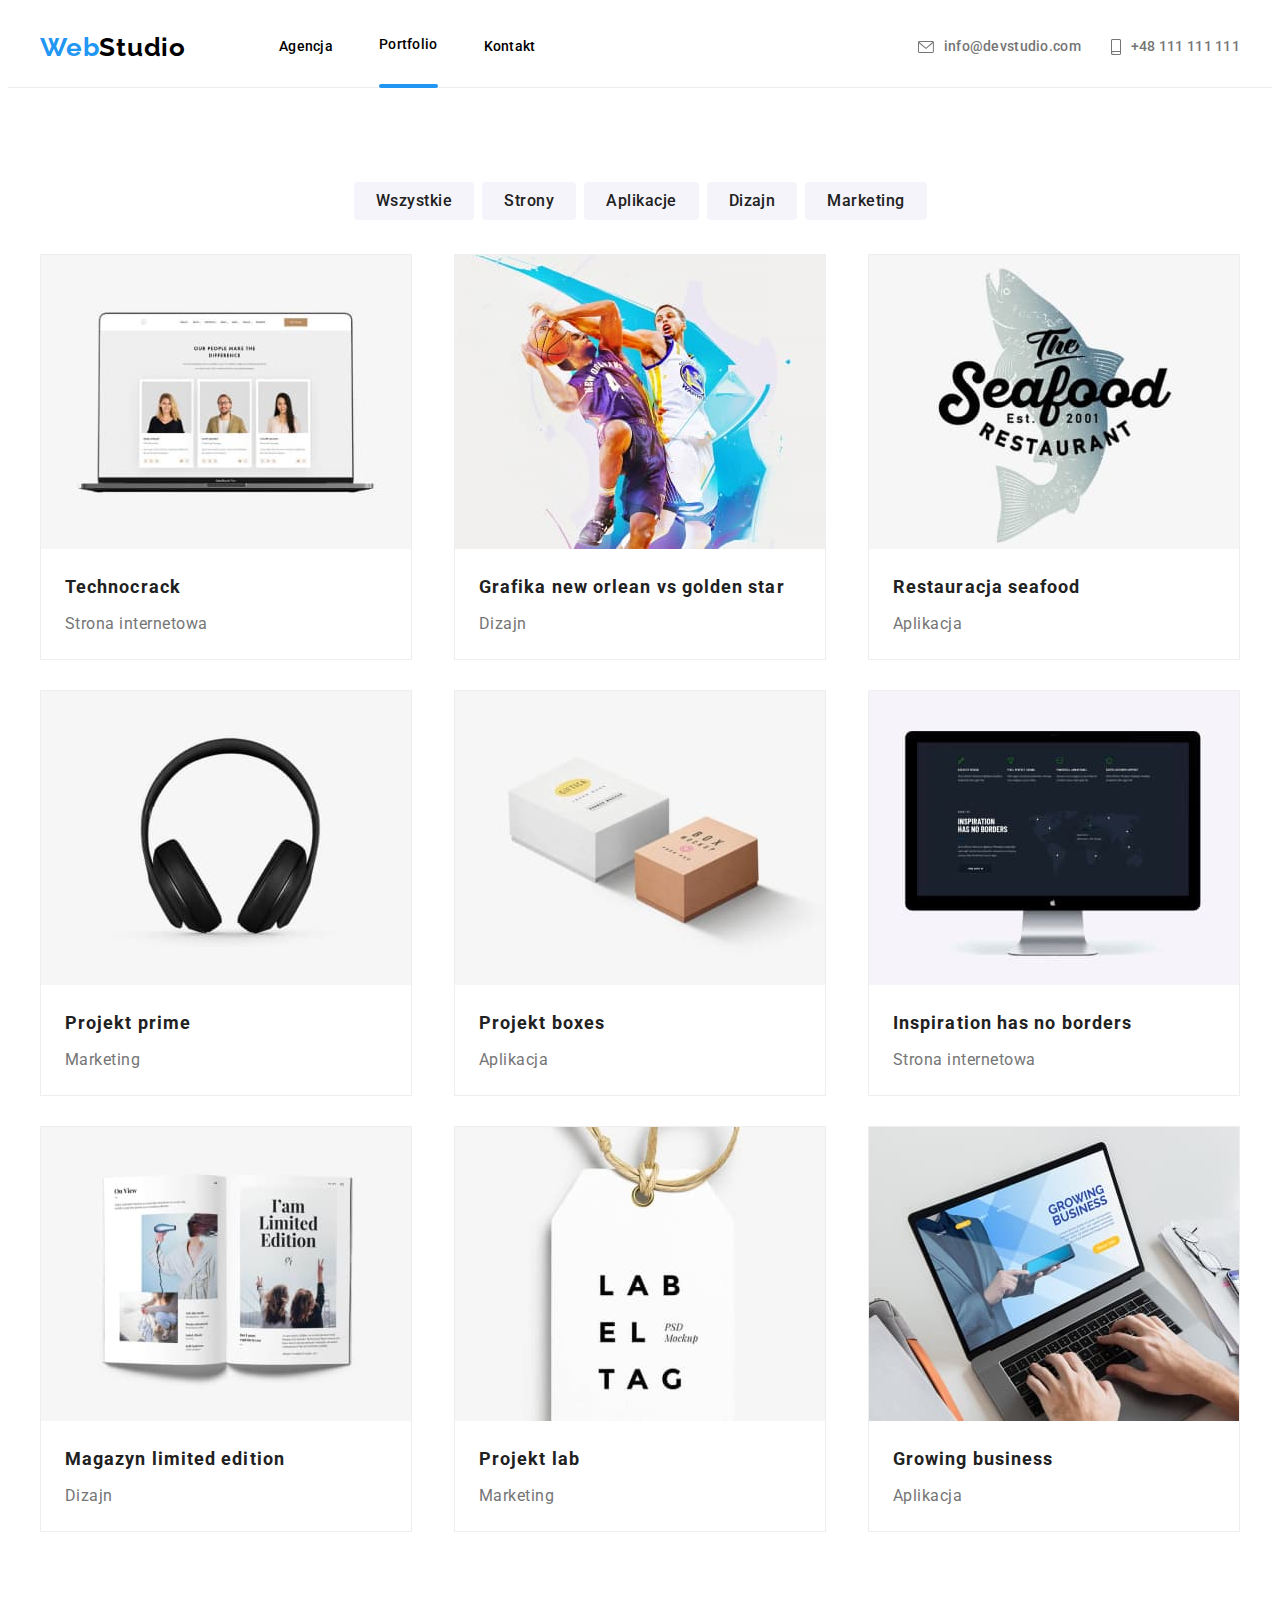
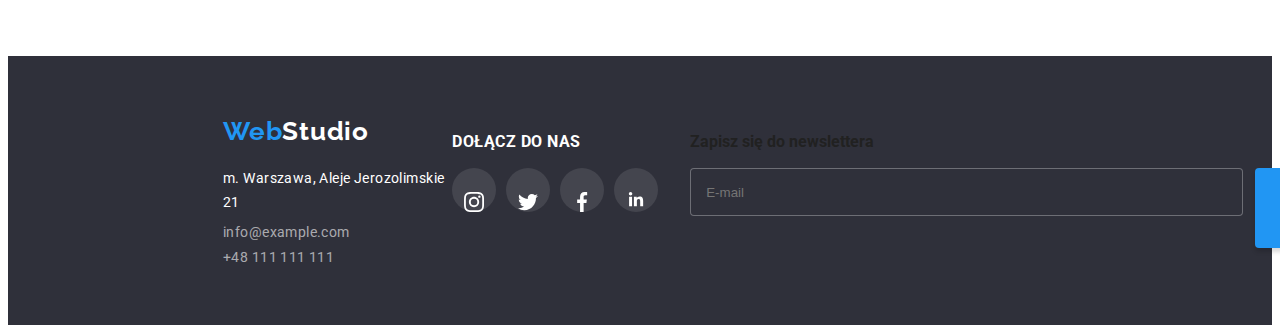
==== commit 090bf032: "bem changes" ====
--- a/portfolio.html
+++ b/portfolio.html
@@ -16,7 +16,6 @@
             href="https://fonts.googleapis.com/css2?family=Raleway:wght@700&family=Roboto:ital,wght@0,400;0,500;0,900;1,700&display=swap"
             rel="stylesheet"
         />
-
         <link rel="stylesheet" href="css/main.min.css" />
     </head>
     <body>
@@ -25,7 +24,7 @@
             <div class="container page-header__field">
                 <div class="navigation">
                     <a href="index.html" class="logo"
-                        >Web<span class="logo logo--black">Studio</span></a
+                        >Web<span class="logo--black">Studio</span></a
                     >
                     <nav class="navigation__section">
                         <ul class="navigation__menu">
@@ -53,7 +52,7 @@
                         class="page-header__contact page-header__icon"
                         href="mailto:info@devstudio.com"
                     >
-                        <svg class="page-header__icon" width="16" height="12">
+                        <svg width="16" height="12">
                             <use href="./images/icons.svg#icon-envelope"></use>
                         </svg>
                         info@devstudio.com</a
@@ -63,7 +62,7 @@
                         class="page-header__contact page-header__icon"
                         href="tel:+48111111111"
                     >
-                        <svg class="page-header__icon" width="10" height="16">
+                        <svg width="10" height="16">
                             <use
                                 href="./images/icons.svg#icon-smartphone"
                             ></use>
--- a/css/main.min.css
+++ b/css/main.min.css
@@ -1 +1 @@
-:root{--button-shadow2: rgba(0, 0, 0, 0.08)}body{font-family:"Roboto",serif;font-size:14px;color:#212121;text-decoration:none}.container{width:1200px;padding-left:15px;padding-right:15px;margin:0 auto}.section{padding-top:94px;padding-bottom:94px}.logo{font-family:"Raleway";font-size:26px;font-weight:700;color:#2196f3;line-height:1.19;letter-spacing:.03em;text-decoration:none}.logo--black{color:#000}.logo--white{color:#fff}.page-header{border-bottom:1px solid #ececec;padding-top:24px;padding-bottom:24px}.page-header__field{display:-webkit-box;display:-ms-flexbox;display:flex;-webkit-box-align:center;-ms-flex-align:center;align-items:center;-webkit-box-pack:justify;-ms-flex-pack:justify;justify-content:space-between;-ms-flex-wrap:nowrap;flex-wrap:nowrap;background-color:#fff;border-bottom-width:1px solid #ececec}.page-header__contact{color:#757575;font-weight:500;line-height:1.14;letter-spacing:.02em;text-decoration:none;display:-webkit-inline-box;display:-ms-inline-flexbox;display:inline-flex;-webkit-box-align:center;-ms-flex-align:center;align-items:center;gap:0 30px;-webkit-transition:color 250ms cubic-bezier(0.4, 0, 0.2, 1);transition:color 250ms cubic-bezier(0.4, 0, 0.2, 1)}.page-header__contact:hover,.page-header__contact:focus{color:#2196f3}.page-header__icon{display:-webkit-inline-box;display:-ms-inline-flexbox;display:inline-flex;gap:10px;fill:currentColor}.navigation{display:-webkit-box;display:-ms-flexbox;display:flex;-webkit-box-pack:justify;-ms-flex-pack:justify;justify-content:space-between;-webkit-box-align:center;-ms-flex-align:center;align-items:center}.navigation__section{display:-webkit-inline-box;display:-ms-inline-flexbox;display:inline-flex;-webkit-box-pack:justify;-ms-flex-pack:justify;justify-content:space-between;-webkit-box-align:center;-ms-flex-align:center;align-items:center}.navigation__menu{font-weight:500;line-height:1.14;letter-spacing:.02em;text-decoration:none;color:#212121;display:-webkit-box;display:-ms-flexbox;display:flex;-webkit-box-pack:justify;-ms-flex-pack:justify;justify-content:space-between;-webkit-box-align:center;-ms-flex-align:center;align-items:center;list-style:none;padding-left:93px;gap:46px;margin:0}.navigation__link{color:#000;text-decoration:none;-webkit-transition:color 250ms cubic-bezier(0.4, 0, 0.2, 1);transition:color 250ms cubic-bezier(0.4, 0, 0.2, 1)}.navigation__link:hover,.navigation__link:focus{color:#2196f3}.navigation__link--active::after{content:"";display:block;width:100%;height:4px;background-color:#2196f3;border-radius:2px;position:relative;bottom:-31px}.hero{background-color:#2f303a}.hero__background{padding:200px;background-color:#2f303a;background-image:-webkit-gradient(linear, left top, left bottom, from(rgba(47, 48, 58, 0.4)), to(rgba(47, 48, 58, 0.4))),url(../images/hero-bg.jpg);background-image:linear-gradient(to bottom, rgba(47, 48, 58, 0.4), rgba(47, 48, 58, 0.4)),url(../images/hero-bg.jpg);background-repeat:no-repeat;background-size:cover;max-width:1600px;margin:0 auto}.hero__title{font-size:44px;font-weight:900;color:#fff;line-height:1.36;text-align:center;letter-spacing:.06em;text-transform:uppercase;margin:0 auto;margin-bottom:30px}.hero__button{color:#fff;font-family:"Roboto",serif;font-weight:700;font-size:16px;line-height:1.88;letter-spacing:.06em;background:#2196f3;text-align:center;display:block;margin:auto;cursor:pointer;-webkit-box-shadow:0px 4px 4px rgba(0,0,0,.15);box-shadow:0px 4px 4px rgba(0,0,0,.15);border-radius:4px;border-style:none;padding:10px 42px}.modal{width:528px;height:581px;background-color:#fff;border-radius:4px;position:absolute;top:50%;left:50%;-webkit-transform:translate(-50%, -50%);transform:translate(-50%, -50%);opacity:1;display:block;z-index:2}.modal__button{border:1px;width:30px;height:30px;border-radius:50%;border:1px solid rgba(0,0,0,.1);padding:6px;background-color:#fff;position:absolute;left:490px;top:8px;color:#000;cursor:pointer;z-index:2}.backdrop{width:100%;height:100%;background-color:rgba(0,0,0,.2);position:fixed;left:0;top:0;-webkit-transition-property:scale(1);transition-property:scale(1);-webkit-transition-duration:1000ms;transition-duration:1000ms;-webkit-transition-timing-function:ease;transition-timing-function:ease}.is-hidden{pointer-events:none;opacity:0;visibility:hidden}.advantages{display:-webkit-box;display:-ms-flexbox;display:flex;-webkit-box-pack:justify;-ms-flex-pack:justify;justify-content:space-between;padding-top:94px}.advantages__item{-ms-flex-item-align:start;align-self:flex-start}.advantages__list{display:-webkit-box;display:-ms-flexbox;display:flex;-webkit-box-align:center;-ms-flex-align:center;align-items:center;-webkit-box-pack:justify;-ms-flex-pack:justify;justify-content:space-between;margin:0;gap:30px}.advantages__title{font-weight:700;line-height:1.14;letter-spacing:.03em;text-transform:uppercase;justify-items:center}.advantages__description{line-height:1.71;letter-spacing:.03em;color:#757575;margin-top:10px;margin-left:0px;margin-right:0px}.advantages__icon{background-color:#f5f4fa;width:270px;height:120px;border-radius:4px;padding:25px 100px;margin-bottom:30px}.job{list-style:none;display:-webkit-box;display:-ms-flexbox;display:flex;-webkit-box-pack:justify;-ms-flex-pack:justify;justify-content:space-between;gap:30px;margin-top:50px;margin-bottom:0px;padding-left:0px}.job__header{font-weight:700;font-size:36px;line-height:1.17;text-align:center;letter-spacing:.03em;margin-top:0px;margin-bottom:0px}.job__list{position:relative;display:-webkit-box;display:-ms-flexbox;display:flex;-webkit-box-pack:center;-ms-flex-pack:center;justify-content:center;-webkit-box-align:center;-ms-flex-align:center;align-items:center}.job__item{display:block}.job__overlay{background-color:rgba(47,48,58,.8);position:absolute;width:100%;bottom:0px;margin:0;padding:27px 0}.job__text{color:#fff;font-family:"Roboto";font-style:normal;font-weight:700;font-size:14px;line-height:16px;text-align:center;letter-spacing:.03em;text-transform:uppercase;margin:0}.team{background-color:#f5f4fa}.team__header{font-weight:700;font-size:36px;line-height:1.17;text-align:center;letter-spacing:.03em;margin-top:0px;margin-bottom:0px}.team__item{background-color:#fff;-webkit-box-shadow:0px 1px 3px rgba(0,0,0,.12),0px 1px 1px rgba(0,0,0,.14),0px 2px 1px rgba(0,0,0,.2);box-shadow:0px 1px 3px rgba(0,0,0,.12),0px 1px 1px rgba(0,0,0,.14),0px 2px 1px rgba(0,0,0,.2);border-radius:0px 0px 4px 4px;padding-bottom:30px}.team__name{font-weight:500;font-size:16px;line-height:1.19;text-align:center;letter-spacing:.03em;margin-bottom:10px;margin-top:30px}.team__job{font-size:16px;line-height:1.19;text-align:center;letter-spacing:.03em;color:#757575;margin-bottom:0px}.team__list{list-style:none;display:-webkit-box;display:-ms-flexbox;display:flex;-webkit-box-pack:center;-ms-flex-pack:center;justify-content:center;gap:30px;margin-top:50px;margin-bottom:0px;padding-left:0}.team__icons{display:-webkit-box;display:-ms-flexbox;display:flex;-webkit-box-pack:justify;-ms-flex-pack:justify;justify-content:space-between;-webkit-box-align:center;-ms-flex-align:center;align-items:center;list-style:none;margin-top:16px;padding:0 32px;gap:10px}.team__icons--bottom{display:-webkit-box;display:-ms-flexbox;display:flex;-webkit-box-pack:justify;-ms-flex-pack:justify;justify-content:space-between;padding-left:0px}.team__links{fill:#afb1b8;width:44px;height:44px;display:block;-webkit-transition:fill 250ms cubic-bezier(0.4, 0, 0.2, 1),color 250ms cubic-bezier(0.4, 0, 0.2, 1);transition:fill 250ms cubic-bezier(0.4, 0, 0.2, 1),color 250ms cubic-bezier(0.4, 0, 0.2, 1)}.team__links--bottom{fill:#fff;border-radius:50%;background-color:rgba(255,255,255,.1);-webkit-transition:fill 250ms cubic-bezier(0.4, 0, 0.2, 1),background-color 250ms cubic-bezier(0.4, 0, 0.2, 1),border-radius 250ms cubic-bezier(0.4, 0, 0.2, 1);transition:fill 250ms cubic-bezier(0.4, 0, 0.2, 1),background-color 250ms cubic-bezier(0.4, 0, 0.2, 1),border-radius 250ms cubic-bezier(0.4, 0, 0.2, 1)}.team__links--bottom:hover{border-radius:50%;background-color:#2196f3;fill:#fff}.team__box:hover>.team__links{border-radius:50%;background-color:#2196f3;fill:#fff}.team__box:focus>.team__links{border-radius:50%;background-color:#2196f3;fill:#fff}.team__social{padding:12px}.clients{list-style:none;display:-webkit-box;display:-ms-flexbox;display:flex;-webkit-box-pack:justify;-ms-flex-pack:justify;justify-content:space-between;gap:30px;margin-top:50px;margin-bottom:0px;padding-left:0}.clients__header{font-weight:700;font-size:36px;line-height:1.17;text-align:center;letter-spacing:.03em;margin-top:0px;margin-bottom:0px}.clients__item{border:1px solid #afb1b8;border-radius:4px;padding:16px 32px;fill:#afb1b8;display:block;-webkit-transition:fill 250ms cubic-bezier(0.4, 0, 0.2, 1);transition:fill 250ms cubic-bezier(0.4, 0, 0.2, 1)}.clients__item:hover,.clients__item:focus{fill:#2196f3;border-radius:4px;border:1px solid #2196f3}.footer{background-color:#2f303a;padding:60px 200px}.footer__address{line-height:1.71;letter-spacing:.03em;color:#fff;font-style:normal;margin-bottom:0;margin-top:20px}.footer__mail{line-height:1,71;letter-spacing:.03em;color:rgba(255,255,255,.6);font-style:normal;margin-top:9px;margin-bottom:9px}.footer__tel{line-height:1,71;letter-spacing:.03em;color:rgba(255,255,255,.6);font-style:normal;margin-top:0px;margin-bottom:0px}.footer__parts{display:-webkit-box;display:-ms-flexbox;display:flex;-webkit-box-pack:justify;-ms-flex-pack:justify;justify-content:space-between}.footer__header{font-weight:700;line-height:1,71;text-transform:uppercase;letter-spacing:.03em;color:#fff}.newsletter{display:-webkit-box;display:-ms-flexbox;display:flex;-webkit-box-pack:justify;-ms-flex-pack:justify;justify-content:space-between}.newsletter__form{display:-webkit-box;display:-ms-flexbox;display:flex;-webkit-box-pack:justify;-ms-flex-pack:justify;justify-content:space-between;gap:12px}.newsletter__cta{font-weight:700;line-height:16px;letter-spacing:.03em;text-transform:uppercase;color:#fff}.newsletter__mail{border:1px solid rgba(255,255,255,.3);background-color:#2f303a;border-radius:4px;outline:none;min-width:358px;padding:16px 178px 15px 15px}.newsletter__btn{padding:10px 28px 10px 42px;background:#2196f3;-webkit-box-shadow:0px 4px 4px rgba(0,0,0,.15);box-shadow:0px 4px 4px rgba(0,0,0,.15);border-radius:4px;border:0;display:-webkit-box;display:-ms-flexbox;display:flex;-webkit-box-align:center;-ms-flex-align:center;align-items:center;text-align:center;color:#fff;font-weight:700;font-size:16px;line-height:30px;cursor:pointer}.newsletter__icon{fill:#fff;margin-left:24px}.signup-form{position:absolute;display:-webkit-box;display:-ms-flexbox;display:flex;-webkit-box-orient:vertical;-webkit-box-direction:normal;-ms-flex-direction:column;flex-direction:column;-webkit-box-align:space-between;-ms-flex-align:space-between;align-items:space-between;gap:21px;padding:40px;width:100%;height:100%}.signup-form__title{margin-top:0;margin-bottom:0;font-weight:700;font-size:20px;line-height:1,15;text-align:center;letter-spacing:.03em}.signup-form__label{display:block;position:relative;width:100%;min-height:58px;font-weight:400;font-size:12px;line-height:14px;letter-spacing:.01em;color:#757575}.signup-form__label:focus-within{fill:#2196f3}.signup-form__icon{position:absolute;top:30px;left:10px;z-index:2}.signup-form__input{text-indent:42px;font-weight:400;font-size:12px;line-height:1.17;letter-spacing:.01em;outline:none;border:1px solid rgba(33,33,33,.2);border-radius:4px;left:0;padding-left:15px;padding-top:12px;padding-bottom:12px;width:100%;margin-top:5px}.signup-form__input:focus-within{border:1px solid #2196f3}.signup-form__text{outline:none;border:none;resize:none;border:1px solid rgba(33,33,33,.2);border-radius:4px;width:100%;padding:12px 16px;margin-top:5px}.signup-form__text:focus{border:1px solid #2196f3}.signup-form__policy{position:relative;width:100%;padding-left:10px;padding-right:10px}.signup-form__statement{font-weight:400;line-height:24px;letter-spacing:.03em;color:#757575;margin-left:8px}.signup-form__statement:focus-within{fill:#2196f3}.signup-form__checkbox{width:16px;height:15px;border:1px solid;border-radius:2px;-webkit-transition:250ms cubic-bezier(0.4, 0, 0.2, 1);transition:250ms cubic-bezier(0.4, 0, 0.2, 1)}.signup-form__checkbox:checked::before{position:absolute;content:url("../images/icon-check.svg");width:16px;height:15px;position:absolute;top:2px;left:10px;z-index:2}.signup-form__checkbox--hidden{-webkit-appearance:none;-moz-appearance:none;appearance:none;outline:none}.signup-form__terms{color:#2196f3}.signup-form__btn{padding:10px 76px;background:#2196f3;-webkit-box-shadow:0px 4px 4px rgba(0,0,0,.15);box-shadow:0px 4px 4px rgba(0,0,0,.15);border-radius:4px;border:0cm;color:#fff;font-weight:700;font-size:16px;line-height:30px;cursor:pointer;max-width:200px;margin:0 auto}.filters{list-style:none;display:-webkit-box;display:-ms-flexbox;display:flex;-webkit-box-align:start;-ms-flex-align:start;align-items:flex-start;gap:8px;padding:0;margin-left:314px;margin-right:314px;margin-top:0px;margin-bottom:34px}.filters__button{font-family:"Roboto",serif;color:#212121;font-size:16px;font-weight:500;line-height:1.63;text-align:center;letter-spacing:.03em;background-color:#f5f4fa;border:none;border-radius:4px;cursor:pointer;padding:6px 22px;-webkit-transition:color 250ms cubic-bezier(0.4, 0, 0.2, 1),background-color 250ms cubic-bezier(0.4, 0, 0.2, 1),-webkit-box-shadow 250ms cubic-bezier(0.4, 0, 0.2, 1);transition:color 250ms cubic-bezier(0.4, 0, 0.2, 1),background-color 250ms cubic-bezier(0.4, 0, 0.2, 1),-webkit-box-shadow 250ms cubic-bezier(0.4, 0, 0.2, 1);transition:color 250ms cubic-bezier(0.4, 0, 0.2, 1),background-color 250ms cubic-bezier(0.4, 0, 0.2, 1),box-shadow 250ms cubic-bezier(0.4, 0, 0.2, 1);transition:color 250ms cubic-bezier(0.4, 0, 0.2, 1),background-color 250ms cubic-bezier(0.4, 0, 0.2, 1),box-shadow 250ms cubic-bezier(0.4, 0, 0.2, 1),-webkit-box-shadow 250ms cubic-bezier(0.4, 0, 0.2, 1)}.filters__button:hover{color:#fff;background-color:#2196f3;-webkit-box-shadow:0px 3px 1px rgba(0,0,0,.1),0px 1px 2px rgba(0,0,0,.08),0px 2px 2px rgba(0,0,0,.12);box-shadow:0px 3px 1px rgba(0,0,0,.1),0px 1px 2px rgba(0,0,0,.08),0px 2px 2px rgba(0,0,0,.12);border-radius:4px}.filters__button:focus{color:#fff;background-color:#2196f3}.project{list-style:none;display:-webkit-box;display:-ms-flexbox;display:flex;-ms-flex-wrap:wrap;flex-wrap:wrap;-webkit-box-align:center;-ms-flex-align:center;align-items:center;-webkit-box-pack:justify;-ms-flex-pack:justify;justify-content:space-between;padding:0px;margin:0px}.project__item{padding-bottom:20px;margin-bottom:30px;background:#fff;border:1px solid #eee;-webkit-transition:-webkit-box-shadow 250ms cubic-bezier(0.4, 0, 0.2, 1);transition:-webkit-box-shadow 250ms cubic-bezier(0.4, 0, 0.2, 1);transition:box-shadow 250ms cubic-bezier(0.4, 0, 0.2, 1);transition:box-shadow 250ms cubic-bezier(0.4, 0, 0.2, 1), -webkit-box-shadow 250ms cubic-bezier(0.4, 0, 0.2, 1)}.project__item:hover{-webkit-box-shadow:0px 1px 1px rgba(0,0,0,.12),0px 4px 4px rgba(0,0,0,.06),1px 4px 6px rgba(0,0,0,.16);box-shadow:0px 1px 1px rgba(0,0,0,.12),0px 4px 4px rgba(0,0,0,.06),1px 4px 6px rgba(0,0,0,.16);cursor:pointer}.project__box{margin:0px}.project__card{position:relative;display:-webkit-box;display:-ms-flexbox;display:flex;overflow:hidden}.project__bg{background-color:rgba(33,150,243,.9);width:100%;height:100%;position:absolute;padding-left:24px;-webkit-transform:translateY(100%);transform:translateY(100%);-webkit-transition:-webkit-transform 250ms cubic-bezier(0.4, 0, 0.2, 1);transition:-webkit-transform 250ms cubic-bezier(0.4, 0, 0.2, 1);transition:transform 250ms cubic-bezier(0.4, 0, 0.2, 1);transition:transform 250ms cubic-bezier(0.4, 0, 0.2, 1), -webkit-transform 250ms cubic-bezier(0.4, 0, 0.2, 1);z-index:-1;padding-top:49px}.project__text{font-weight:400;font-size:18px;line-height:2;letter-spacing:.03em;color:#fff;margin:0}.project__description{padding-left:24px;padding-right:24px;z-index:1}.project__header{font-weight:700;font-size:18px;line-height:2;letter-spacing:.06em;margin-top:20px;margin-bottom:4px}.project__category{color:#757575;font-size:16px;line-height:1.875;letter-spacing:.03em;margin-top:0px;margin-bottom:0px}.project .project__card:hover .project__bg{-webkit-transform:translateY(0);transform:translateY(0);z-index:1}/*# sourceMappingURL=main.min.css.map */+body{font-family:"Roboto",serif;font-size:14px;color:#212121;text-decoration:none}.container{width:1200px;padding-left:15px;padding-right:15px;margin:0 auto}.section{padding-top:94px;padding-bottom:94px}.logo{font-family:"Raleway";font-size:26px;font-weight:700;color:#2196f3;line-height:1.19;letter-spacing:.03em;text-decoration:none}.logo--black{color:#000}.logo--white{color:#fff}.page-header{border-bottom:1px solid #ececec;padding-top:24px;padding-bottom:24px}.page-header__field{display:-webkit-box;display:-ms-flexbox;display:flex;-webkit-box-align:center;-ms-flex-align:center;align-items:center;-webkit-box-pack:justify;-ms-flex-pack:justify;justify-content:space-between;-ms-flex-wrap:nowrap;flex-wrap:nowrap;background-color:#fff;border-bottom-width:1px solid #ececec}.page-header__contact{color:#757575;font-weight:500;line-height:1.14;letter-spacing:.02em;text-decoration:none;display:-webkit-inline-box;display:-ms-inline-flexbox;display:inline-flex;-webkit-box-align:center;-ms-flex-align:center;align-items:center;gap:0 30px;-webkit-transition:color 250ms cubic-bezier(0.4, 0, 0.2, 1);transition:color 250ms cubic-bezier(0.4, 0, 0.2, 1)}.page-header__contact:hover,.page-header__contact:focus{color:#2196f3}.page-header__icon{gap:10px;fill:currentColor}.navigation{display:-webkit-box;display:-ms-flexbox;display:flex;-webkit-box-pack:justify;-ms-flex-pack:justify;justify-content:space-between;-webkit-box-align:center;-ms-flex-align:center;align-items:center}.navigation__section{display:-webkit-inline-box;display:-ms-inline-flexbox;display:inline-flex;-webkit-box-pack:justify;-ms-flex-pack:justify;justify-content:space-between;-webkit-box-align:center;-ms-flex-align:center;align-items:center}.navigation__menu{font-weight:500;line-height:1.14;letter-spacing:.02em;text-decoration:none;color:#212121;display:-webkit-box;display:-ms-flexbox;display:flex;-webkit-box-pack:justify;-ms-flex-pack:justify;justify-content:space-between;-webkit-box-align:center;-ms-flex-align:center;align-items:center;list-style:none;padding-left:93px;gap:46px;margin:0}.navigation__link{color:#000;text-decoration:none;-webkit-transition:color 250ms cubic-bezier(0.4, 0, 0.2, 1);transition:color 250ms cubic-bezier(0.4, 0, 0.2, 1)}.navigation__link:hover,.navigation__link:focus{color:#2196f3}.navigation__link--active::after{content:"";display:block;width:100%;height:4px;background-color:#2196f3;border-radius:2px;position:relative;bottom:-31px}.hero{background-color:#2f303a}.hero__background{padding:200px;background-color:#2f303a;background-image:-webkit-gradient(linear, left top, left bottom, from(rgba(47, 48, 58, 0.4)), to(rgba(47, 48, 58, 0.4))),url(../images/hero-bg.jpg);background-image:linear-gradient(to bottom, rgba(47, 48, 58, 0.4), rgba(47, 48, 58, 0.4)),url(../images/hero-bg.jpg);background-repeat:no-repeat;background-size:cover;max-width:1600px;margin:0 auto}.hero__title{font-size:44px;font-weight:900;color:#fff;line-height:1.36;text-align:center;letter-spacing:.06em;text-transform:uppercase;margin:0 auto;margin-bottom:30px}.hero__button{color:#fff;font-family:"Roboto",serif;font-weight:700;font-size:16px;line-height:1.88;letter-spacing:.06em;background:#2196f3;text-align:center;display:block;margin:auto;cursor:pointer;-webkit-box-shadow:0px 4px 4px rgba(0,0,0,.15);box-shadow:0px 4px 4px rgba(0,0,0,.15);border-radius:4px;border-style:none;padding:10px 42px}.modal{width:528px;height:581px;background-color:#fff;border-radius:4px;position:absolute;top:50%;left:50%;-webkit-transform:translate(-50%, -50%);transform:translate(-50%, -50%);opacity:1;display:block;z-index:2}.modal__button{border:1px;width:30px;height:30px;border-radius:50%;border:1px solid rgba(0,0,0,.1);padding:6px;background-color:#fff;position:absolute;left:490px;top:8px;color:#000;cursor:pointer;z-index:2}.backdrop{width:100%;height:100%;background-color:rgba(0,0,0,.2);position:fixed;left:0;top:0;-webkit-transition-property:scale(1);transition-property:scale(1);-webkit-transition-duration:1000ms;transition-duration:1000ms;-webkit-transition-timing-function:ease;transition-timing-function:ease}.is-hidden{pointer-events:none;opacity:0;visibility:hidden}.advantages{display:-webkit-box;display:-ms-flexbox;display:flex;-webkit-box-pack:justify;-ms-flex-pack:justify;justify-content:space-between;padding-top:94px}.advantages__item{-ms-flex-item-align:start;align-self:flex-start}.advantages__list{display:-webkit-box;display:-ms-flexbox;display:flex;-webkit-box-align:center;-ms-flex-align:center;align-items:center;-webkit-box-pack:justify;-ms-flex-pack:justify;justify-content:space-between;margin:0;gap:30px}.advantages__title{font-weight:700;line-height:1.14;letter-spacing:.03em;text-transform:uppercase;justify-items:center}.advantages__description{line-height:1.71;letter-spacing:.03em;color:#757575;margin-top:10px;margin-left:0px;margin-right:0px}.advantages__icon{background-color:#f5f4fa;width:270px;height:120px;border-radius:4px;padding:25px 100px;margin-bottom:30px}.job__title{font-weight:700;font-size:36px;line-height:1.17;text-align:center;letter-spacing:.03em;margin-top:0px;margin-bottom:0px}.job__list{list-style:none;display:-webkit-box;display:-ms-flexbox;display:flex;-webkit-box-pack:justify;-ms-flex-pack:justify;justify-content:space-between;gap:30px;margin-top:50px;margin-bottom:0px;padding-left:0px}.job__box{position:relative;display:-webkit-box;display:-ms-flexbox;display:flex;-webkit-box-pack:center;-ms-flex-pack:center;justify-content:center;-webkit-box-align:center;-ms-flex-align:center;align-items:center}.job__item{display:block}.job__overlay{background-color:rgba(47,48,58,.8);position:absolute;width:100%;bottom:0px;margin:0;padding:27px 0}.job__text{color:#fff;font-family:"Roboto";font-style:normal;font-weight:700;font-size:14px;line-height:16px;text-align:center;letter-spacing:.03em;text-transform:uppercase;margin:0}.team{background-color:#f5f4fa}.team__header{font-weight:700;font-size:36px;line-height:1.17;text-align:center;letter-spacing:.03em;margin-top:0px;margin-bottom:0px}.team__item{background-color:#fff;-webkit-box-shadow:0px 1px 3px rgba(0,0,0,.12),0px 1px 1px rgba(0,0,0,.14),0px 2px 1px rgba(0,0,0,.2);box-shadow:0px 1px 3px rgba(0,0,0,.12),0px 1px 1px rgba(0,0,0,.14),0px 2px 1px rgba(0,0,0,.2);border-radius:0px 0px 4px 4px;padding-bottom:30px}.team__name{font-weight:500;font-size:16px;line-height:1.19;text-align:center;letter-spacing:.03em;margin-bottom:10px;margin-top:30px}.team__job{font-size:16px;line-height:1.19;text-align:center;letter-spacing:.03em;color:#757575;margin-bottom:0px}.team__list{list-style:none;display:-webkit-box;display:-ms-flexbox;display:flex;-webkit-box-pack:center;-ms-flex-pack:center;justify-content:center;gap:30px;margin-top:50px;margin-bottom:0px;padding-left:0}.team__icons{display:-webkit-box;display:-ms-flexbox;display:flex;-webkit-box-pack:justify;-ms-flex-pack:justify;justify-content:space-between;-webkit-box-align:center;-ms-flex-align:center;align-items:center;list-style:none;margin-top:16px;padding:0 32px;gap:10px}.team__icons--bottom{display:-webkit-box;display:-ms-flexbox;display:flex;-webkit-box-pack:justify;-ms-flex-pack:justify;justify-content:space-between;padding-left:0px}.team__links{fill:#afb1b8;width:44px;height:44px;display:block;-webkit-transition:fill 250ms cubic-bezier(0.4, 0, 0.2, 1),color 250ms cubic-bezier(0.4, 0, 0.2, 1);transition:fill 250ms cubic-bezier(0.4, 0, 0.2, 1),color 250ms cubic-bezier(0.4, 0, 0.2, 1)}.team__links--bottom{fill:#fff;border-radius:50%;background-color:rgba(255,255,255,.1);-webkit-transition:fill 250ms cubic-bezier(0.4, 0, 0.2, 1),background-color 250ms cubic-bezier(0.4, 0, 0.2, 1),border-radius 250ms cubic-bezier(0.4, 0, 0.2, 1);transition:fill 250ms cubic-bezier(0.4, 0, 0.2, 1),background-color 250ms cubic-bezier(0.4, 0, 0.2, 1),border-radius 250ms cubic-bezier(0.4, 0, 0.2, 1)}.team__links--bottom:hover{border-radius:50%;background-color:#2196f3;fill:#fff}.team__box:hover>.team__links{border-radius:50%;background-color:#2196f3;fill:#fff}.team__box:focus>.team__links{border-radius:50%;background-color:#2196f3;fill:#fff}.team__social{padding:12px}.clients__title{font-weight:700;font-size:36px;line-height:1.17;text-align:center;letter-spacing:.03em;margin-top:0px;margin-bottom:0px}.clients__list{list-style:none;display:-webkit-box;display:-ms-flexbox;display:flex;-webkit-box-pack:justify;-ms-flex-pack:justify;justify-content:space-between;gap:30px;margin-top:50px;margin-bottom:0px;padding-left:0}.clients__item{border:1px solid #afb1b8;border-radius:4px;padding:16px 32px;fill:#afb1b8;display:block;-webkit-transition:fill 250ms cubic-bezier(0.4, 0, 0.2, 1);transition:fill 250ms cubic-bezier(0.4, 0, 0.2, 1)}.clients__item:hover,.clients__item:focus{fill:#2196f3;border-radius:4px;border:1px solid #2196f3}.footer{background-color:#2f303a;padding:60px 200px}.footer__address{line-height:1.71;letter-spacing:.03em;color:#fff;font-style:normal;margin-bottom:0;margin-top:20px}.footer__mail{line-height:1,71;letter-spacing:.03em;color:rgba(255,255,255,.6);font-style:normal;margin-top:9px;margin-bottom:9px}.footer__tel{line-height:1,71;letter-spacing:.03em;color:rgba(255,255,255,.6);font-style:normal;margin-top:0px;margin-bottom:0px}.footer__parts{display:-webkit-box;display:-ms-flexbox;display:flex;-webkit-box-pack:justify;-ms-flex-pack:justify;justify-content:space-between}.footer__header{font-weight:700;line-height:1,71;text-transform:uppercase;letter-spacing:.03em;color:#fff}.footer__icons{display:-webkit-box;display:-ms-flexbox;display:flex;-webkit-box-pack:justify;-ms-flex-pack:justify;justify-content:space-between;-webkit-box-align:center;-ms-flex-align:center;align-items:center;list-style:none;margin-top:16px;padding:0 32px;gap:10px}.footer__icons--bottom{display:-webkit-box;display:-ms-flexbox;display:flex;-webkit-box-pack:justify;-ms-flex-pack:justify;justify-content:space-between;padding-left:0px}.footer__links{fill:#afb1b8;width:44px;height:44px;display:block;-webkit-transition:fill 250ms cubic-bezier(0.4, 0, 0.2, 1),color 250ms cubic-bezier(0.4, 0, 0.2, 1);transition:fill 250ms cubic-bezier(0.4, 0, 0.2, 1),color 250ms cubic-bezier(0.4, 0, 0.2, 1)}.footer__links--bottom{fill:#fff;border-radius:50%;background-color:rgba(255,255,255,.1);-webkit-transition:fill 250ms cubic-bezier(0.4, 0, 0.2, 1),background-color 250ms cubic-bezier(0.4, 0, 0.2, 1),border-radius 250ms cubic-bezier(0.4, 0, 0.2, 1);transition:fill 250ms cubic-bezier(0.4, 0, 0.2, 1),background-color 250ms cubic-bezier(0.4, 0, 0.2, 1),border-radius 250ms cubic-bezier(0.4, 0, 0.2, 1)}.footer__links:hover{border-radius:50%;background-color:#2196f3;fill:#fff}.footer__box:hover>.team__links{border-radius:50%;background-color:#2196f3;fill:#fff}.footer__box:focus>.team__links{border-radius:50%;background-color:#2196f3;fill:#fff}.footer__social{padding:12px}.newsletter{font-weight:700;line-height:16px;letter-spacing:.03em;text-transform:uppercase;color:#fff}.newsletter__field{display:-webkit-box;display:-ms-flexbox;display:flex;-webkit-box-pack:justify;-ms-flex-pack:justify;justify-content:space-between}.newsletter__form{display:-webkit-box;display:-ms-flexbox;display:flex;-webkit-box-pack:justify;-ms-flex-pack:justify;justify-content:space-between;gap:12px}.newsletter__mail{border:1px solid rgba(255,255,255,.3);background-color:#2f303a;border-radius:4px;outline:none;min-width:358px;padding:16px 178px 15px 15px}.newsletter__btn{padding:10px 28px 10px 42px;background:#2196f3;-webkit-box-shadow:0px 4px 4px rgba(0,0,0,.15);box-shadow:0px 4px 4px rgba(0,0,0,.15);border-radius:4px;border:0;display:-webkit-box;display:-ms-flexbox;display:flex;-webkit-box-align:center;-ms-flex-align:center;align-items:center;text-align:center;color:#fff;font-weight:700;font-size:16px;line-height:30px;cursor:pointer}.newsletter__icon{fill:#fff;margin-left:24px}.signup-form{position:absolute;display:-webkit-box;display:-ms-flexbox;display:flex;-webkit-box-orient:vertical;-webkit-box-direction:normal;-ms-flex-direction:column;flex-direction:column;-webkit-box-align:space-between;-ms-flex-align:space-between;align-items:space-between;gap:21px;padding:40px;width:100%;height:100%}.signup-form__title{margin-top:0;margin-bottom:0;font-weight:700;font-size:20px;line-height:1,15;text-align:center;letter-spacing:.03em}.signup-form__label{display:block;position:relative;width:100%;min-height:58px;font-weight:400;font-size:12px;line-height:14px;letter-spacing:.01em;color:#757575}.signup-form__label:focus-within{fill:#2196f3}.signup-form__icon{position:absolute;top:30px;left:10px;z-index:2}.signup-form__input{text-indent:42px;font-weight:400;font-size:12px;line-height:1.17;letter-spacing:.01em;outline:none;border:1px solid rgba(33,33,33,.2);border-radius:4px;left:0;padding-left:15px;padding-top:12px;padding-bottom:12px;width:100%;margin-top:5px}.signup-form__input:focus-within{border:1px solid #2196f3}.signup-form__text{outline:none;border:none;resize:none;border:1px solid rgba(33,33,33,.2);border-radius:4px;width:100%;padding:12px 16px;margin-top:5px}.signup-form__text:focus{border:1px solid #2196f3}.signup-form__policy{position:relative;width:100%;padding-left:10px;padding-right:10px}.signup-form__statement{font-weight:400;line-height:24px;letter-spacing:.03em;color:#757575;margin-left:8px}.signup-form__statement:focus-within{fill:#2196f3}.signup-form__checkbox{width:16px;height:15px;border:1px solid;border-radius:2px;-webkit-transition:250ms cubic-bezier(0.4, 0, 0.2, 1);transition:250ms cubic-bezier(0.4, 0, 0.2, 1)}.signup-form__checkbox:checked::before{position:absolute;content:url("../images/icon-check.svg");width:16px;height:15px;position:absolute;top:2px;left:10px;z-index:2}.signup-form__checkbox--hidden{-webkit-appearance:none;-moz-appearance:none;appearance:none;outline:none}.signup-form__terms{color:#2196f3}.signup-form__btn{padding:10px 76px;background:#2196f3;-webkit-box-shadow:0px 4px 4px rgba(0,0,0,.15);box-shadow:0px 4px 4px rgba(0,0,0,.15);border-radius:4px;border:0cm;color:#fff;font-weight:700;font-size:16px;line-height:30px;cursor:pointer;max-width:200px;margin:0 auto}.filters{list-style:none;display:-webkit-box;display:-ms-flexbox;display:flex;-webkit-box-align:start;-ms-flex-align:start;align-items:flex-start;gap:8px;padding:0;margin-left:314px;margin-right:314px;margin-top:0px;margin-bottom:34px}.filters__button{font-family:"Roboto",serif;color:#212121;font-size:16px;font-weight:500;line-height:1.63;text-align:center;letter-spacing:.03em;background-color:#f5f4fa;border:none;border-radius:4px;cursor:pointer;padding:6px 22px;-webkit-transition:color 250ms cubic-bezier(0.4, 0, 0.2, 1),background-color 250ms cubic-bezier(0.4, 0, 0.2, 1),-webkit-box-shadow 250ms cubic-bezier(0.4, 0, 0.2, 1);transition:color 250ms cubic-bezier(0.4, 0, 0.2, 1),background-color 250ms cubic-bezier(0.4, 0, 0.2, 1),-webkit-box-shadow 250ms cubic-bezier(0.4, 0, 0.2, 1);transition:color 250ms cubic-bezier(0.4, 0, 0.2, 1),background-color 250ms cubic-bezier(0.4, 0, 0.2, 1),box-shadow 250ms cubic-bezier(0.4, 0, 0.2, 1);transition:color 250ms cubic-bezier(0.4, 0, 0.2, 1),background-color 250ms cubic-bezier(0.4, 0, 0.2, 1),box-shadow 250ms cubic-bezier(0.4, 0, 0.2, 1),-webkit-box-shadow 250ms cubic-bezier(0.4, 0, 0.2, 1)}.filters__button:hover{color:#fff;background-color:#2196f3;-webkit-box-shadow:0px 3px 1px rgba(0,0,0,.1),0px 1px 2px rgba(0,0,0,.08),0px 2px 2px rgba(0,0,0,.12);box-shadow:0px 3px 1px rgba(0,0,0,.1),0px 1px 2px rgba(0,0,0,.08),0px 2px 2px rgba(0,0,0,.12);border-radius:4px}.filters__button:focus{color:#fff;background-color:#2196f3}.project{list-style:none;display:-webkit-box;display:-ms-flexbox;display:flex;-ms-flex-wrap:wrap;flex-wrap:wrap;-webkit-box-align:center;-ms-flex-align:center;align-items:center;-webkit-box-pack:justify;-ms-flex-pack:justify;justify-content:space-between;padding:0px;margin:0px}.project__item{padding-bottom:20px;margin-bottom:30px;background:#fff;border:1px solid #eee;-webkit-transition:-webkit-box-shadow 250ms cubic-bezier(0.4, 0, 0.2, 1);transition:-webkit-box-shadow 250ms cubic-bezier(0.4, 0, 0.2, 1);transition:box-shadow 250ms cubic-bezier(0.4, 0, 0.2, 1);transition:box-shadow 250ms cubic-bezier(0.4, 0, 0.2, 1), -webkit-box-shadow 250ms cubic-bezier(0.4, 0, 0.2, 1)}.project__item:hover{-webkit-box-shadow:0px 1px 1px rgba(0,0,0,.12),0px 4px 4px rgba(0,0,0,.06),1px 4px 6px rgba(0,0,0,.16);box-shadow:0px 1px 1px rgba(0,0,0,.12),0px 4px 4px rgba(0,0,0,.06),1px 4px 6px rgba(0,0,0,.16);cursor:pointer}.project__box{margin:0px}.project__card{position:relative;display:-webkit-box;display:-ms-flexbox;display:flex;overflow:hidden}.project__bg{background-color:rgba(33,150,243,.9);width:100%;height:100%;position:absolute;padding-left:24px;-webkit-transform:translateY(100%);transform:translateY(100%);-webkit-transition:-webkit-transform 250ms cubic-bezier(0.4, 0, 0.2, 1);transition:-webkit-transform 250ms cubic-bezier(0.4, 0, 0.2, 1);transition:transform 250ms cubic-bezier(0.4, 0, 0.2, 1);transition:transform 250ms cubic-bezier(0.4, 0, 0.2, 1), -webkit-transform 250ms cubic-bezier(0.4, 0, 0.2, 1);z-index:-1;padding-top:49px}.project__text{font-weight:400;font-size:18px;line-height:2;letter-spacing:.03em;color:#fff;margin:0}.project__description{padding-left:24px;padding-right:24px;z-index:1}.project__header{font-weight:700;font-size:18px;line-height:2;letter-spacing:.06em;margin-top:20px;margin-bottom:4px}.project__category{color:#757575;font-size:16px;line-height:1.875;letter-spacing:.03em;margin-top:0px;margin-bottom:0px}.project .project__card:hover .project__bg{-webkit-transform:translateY(0);transform:translateY(0);z-index:1}/*# sourceMappingURL=main.min.css.map */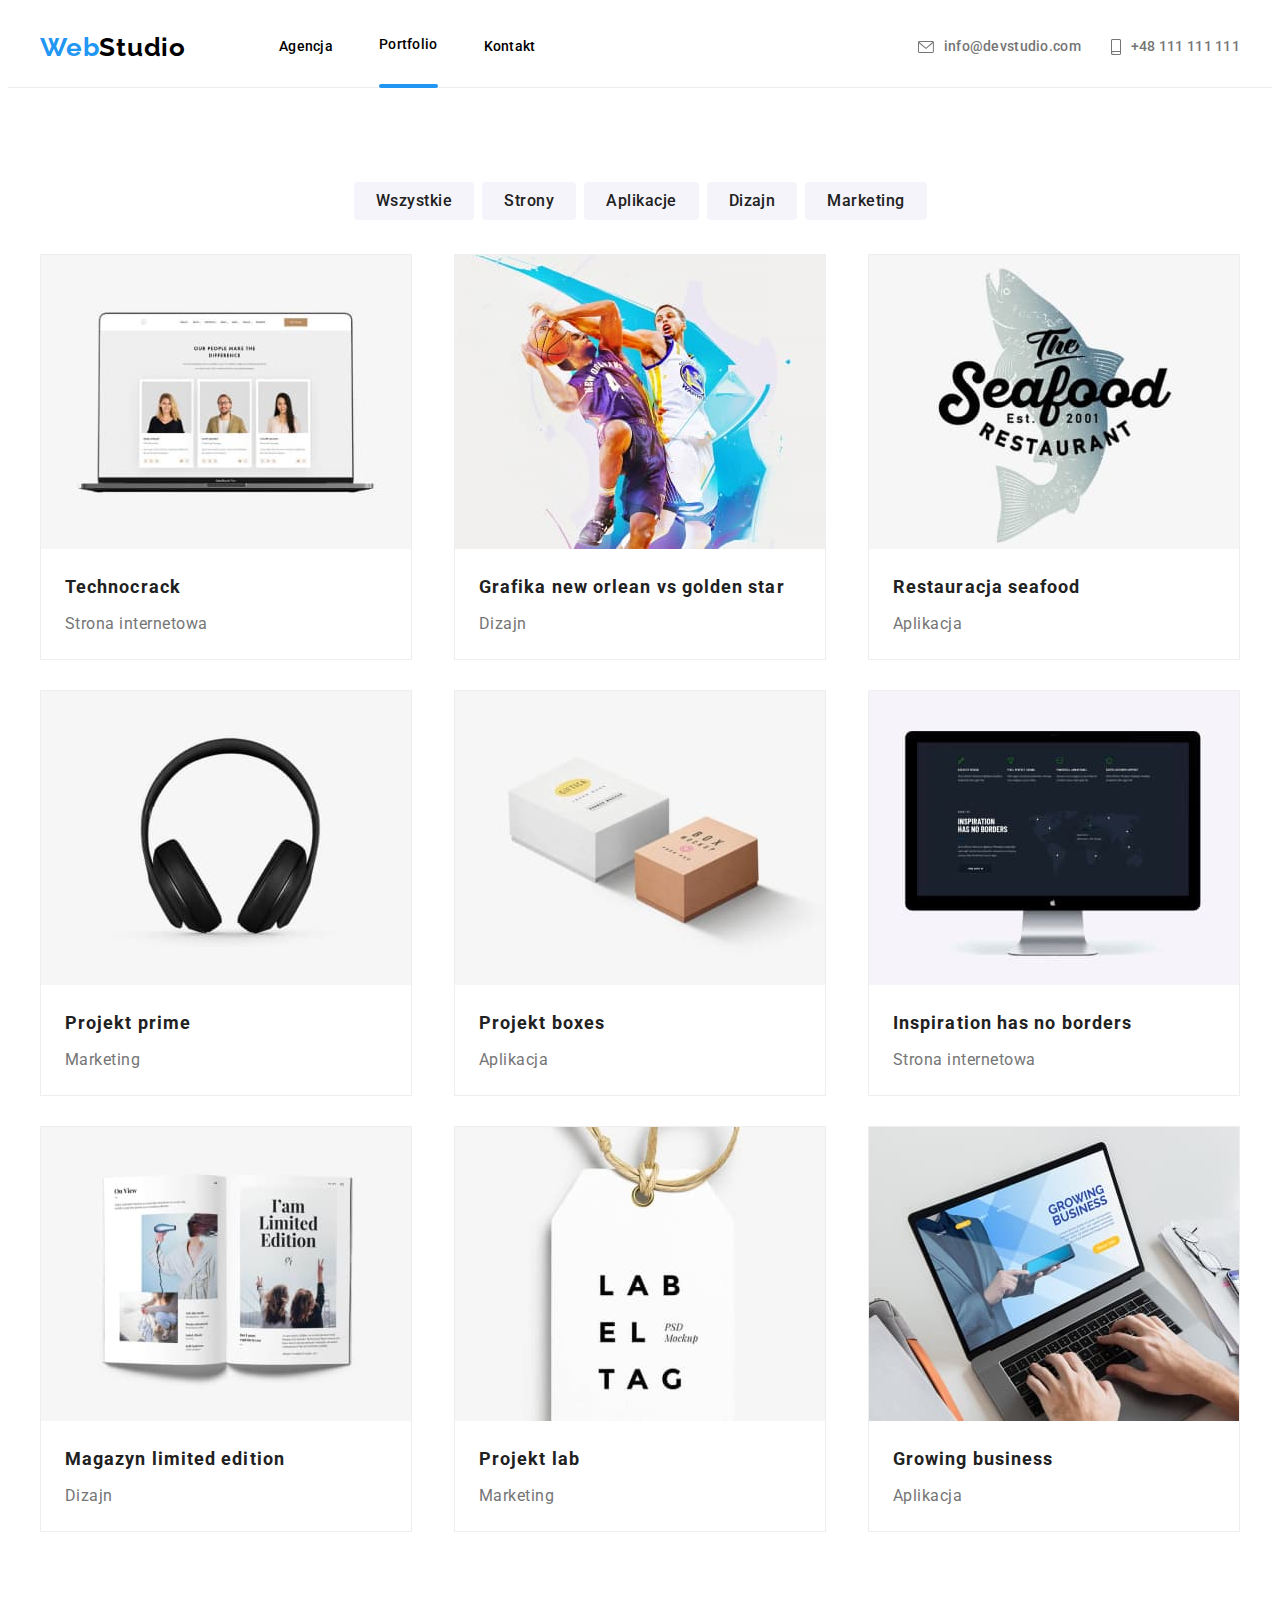
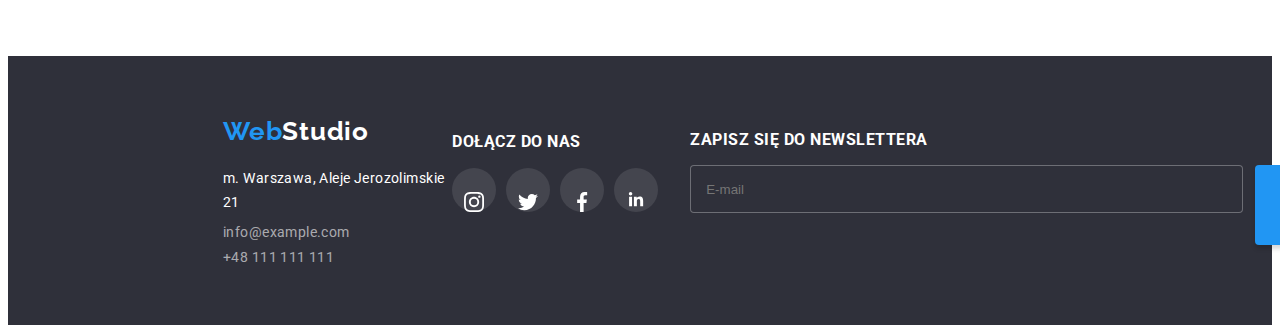
==== commit 5aa9ff63: "footer changes in index.html" ====
--- a/portfolio.html
+++ b/portfolio.html
@@ -371,11 +371,14 @@
                 <div>
                     <h3 class="footer__header">Dołącz do nas</h3>
 
-                    <ul class="team__icons team__icons--bottom">
-                        <li class="team__box">
-                            <a class="team__links team__links--bottom" href="#">
+                    <ul class="footer__icons footer__icons--bottom">
+                        <li class="footer__box">
+                            <a
+                                class="footer__links footer__links--bottom"
+                                href="#"
+                            >
                                 <svg
-                                    class="team__social"
+                                    class="footer__social"
                                     width="44"
                                     height="44"
                                 >
@@ -388,10 +391,13 @@
                             </a>
                         </li>
 
-                        <li class="team__box">
-                            <a class="team__links team__links--bottom" href="#">
+                        <li class="footer__box">
+                            <a
+                                class="footer__links footer__links--bottom"
+                                href="#"
+                            >
                                 <svg
-                                    class="team__social"
+                                    class="footer__social"
                                     width="44"
                                     height="44"
                                 >
@@ -402,10 +408,13 @@
                                 </svg>
                             </a>
                         </li>
-                        <li class="team__box">
-                            <a class="team__links team__links--bottom" href="#">
+                        <li class="footer__box">
+                            <a
+                                class="footer__links footer__links--bottom"
+                                href="#"
+                            >
                                 <svg
-                                    class="team__social"
+                                    class="footer__social"
                                     width="44"
                                     height="44"
                                 >
@@ -416,10 +425,13 @@
                                 </svg>
                             </a>
                         </li>
-                        <li class="team__box">
-                            <a class="team__links team__links--bottom" href="#">
+                        <li class="footer__box">
+                            <a
+                                class="footer__links footer__links--bottom"
+                                href="#"
+                            >
                                 <svg
-                                    class="team__social"
+                                    class="footer__social"
                                     width="44"
                                     height="44"
                                 >
@@ -433,9 +445,8 @@
                     </ul>
                 </div>
                 <div>
-                    <h3 class="newsletter__cta">Zapisz się do newslettera</h3>
-
-                    <div class="newsletter">
+                    <h3 class="newsletter">Zapisz się do newslettera</h3>
+                    <div class="newsletter__field">
                         <form class="newsletter__form">
                             <label for="newsletter">
                                 <input
